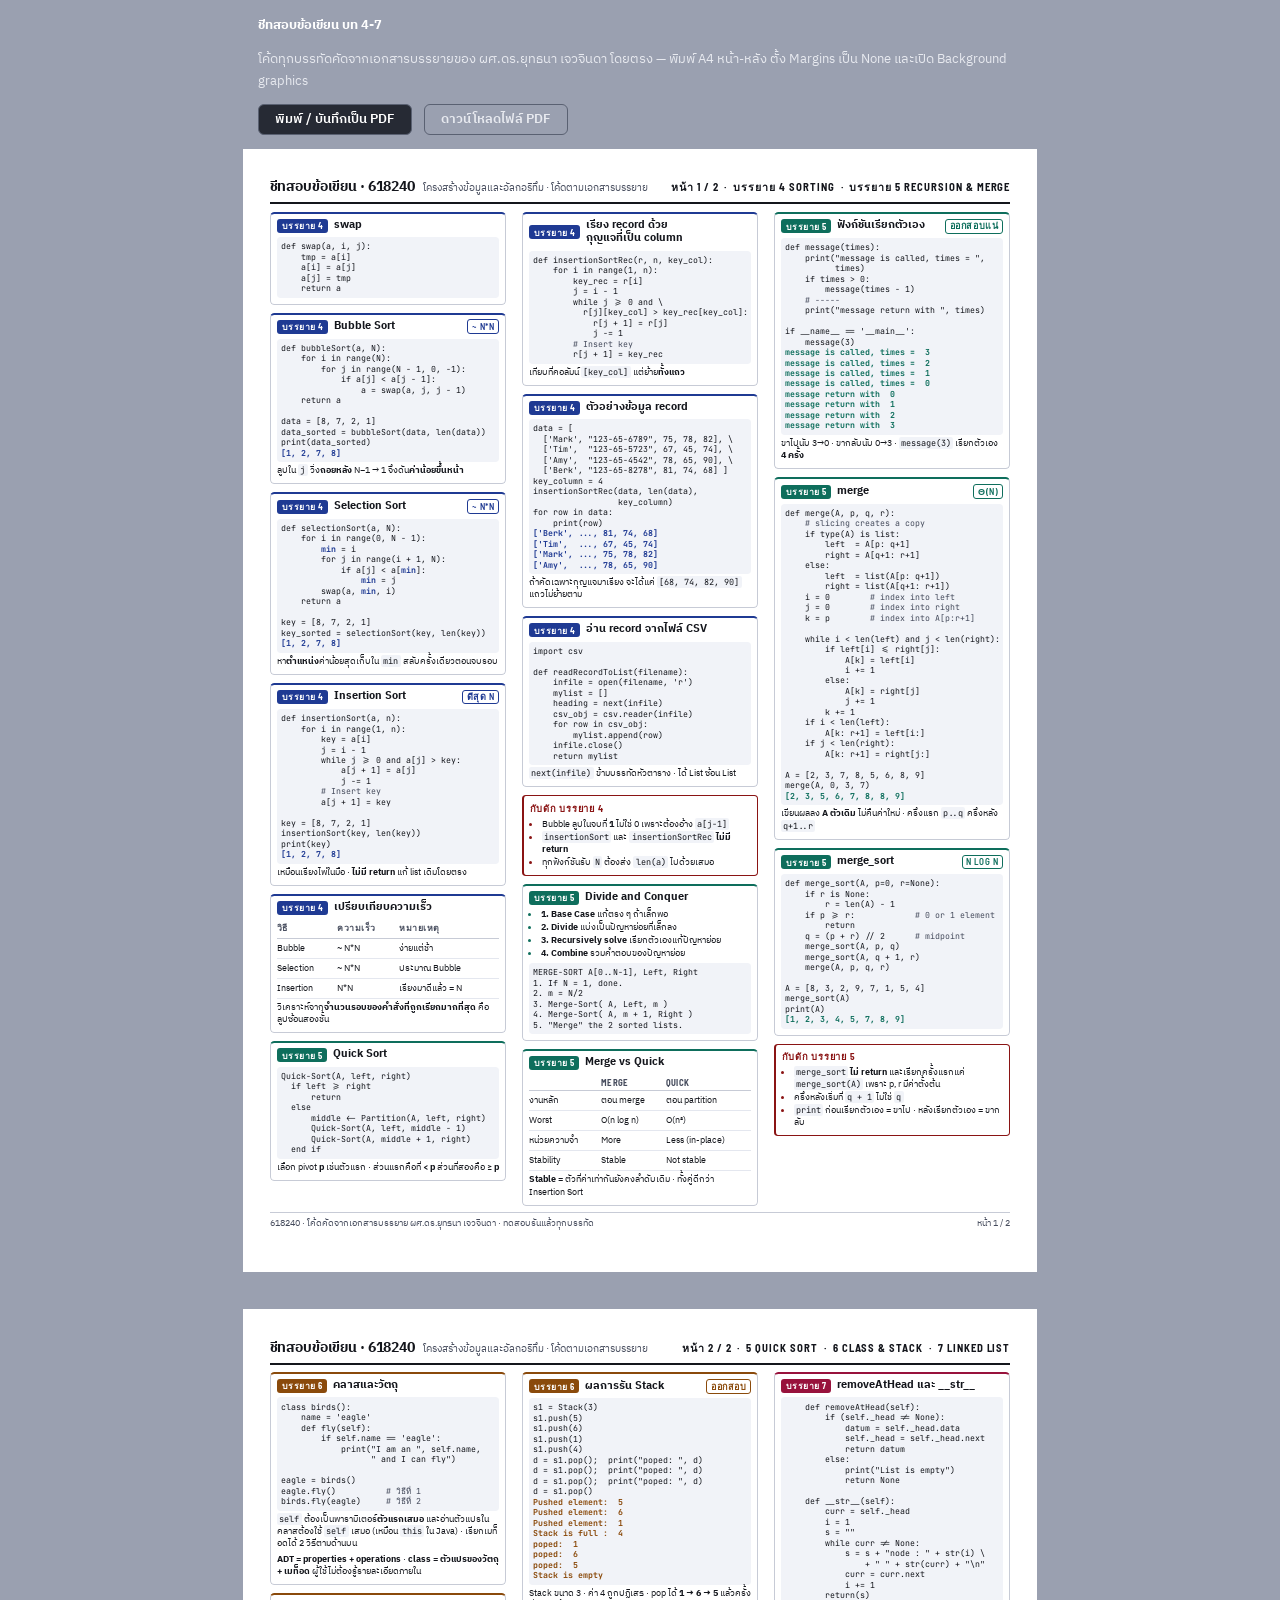
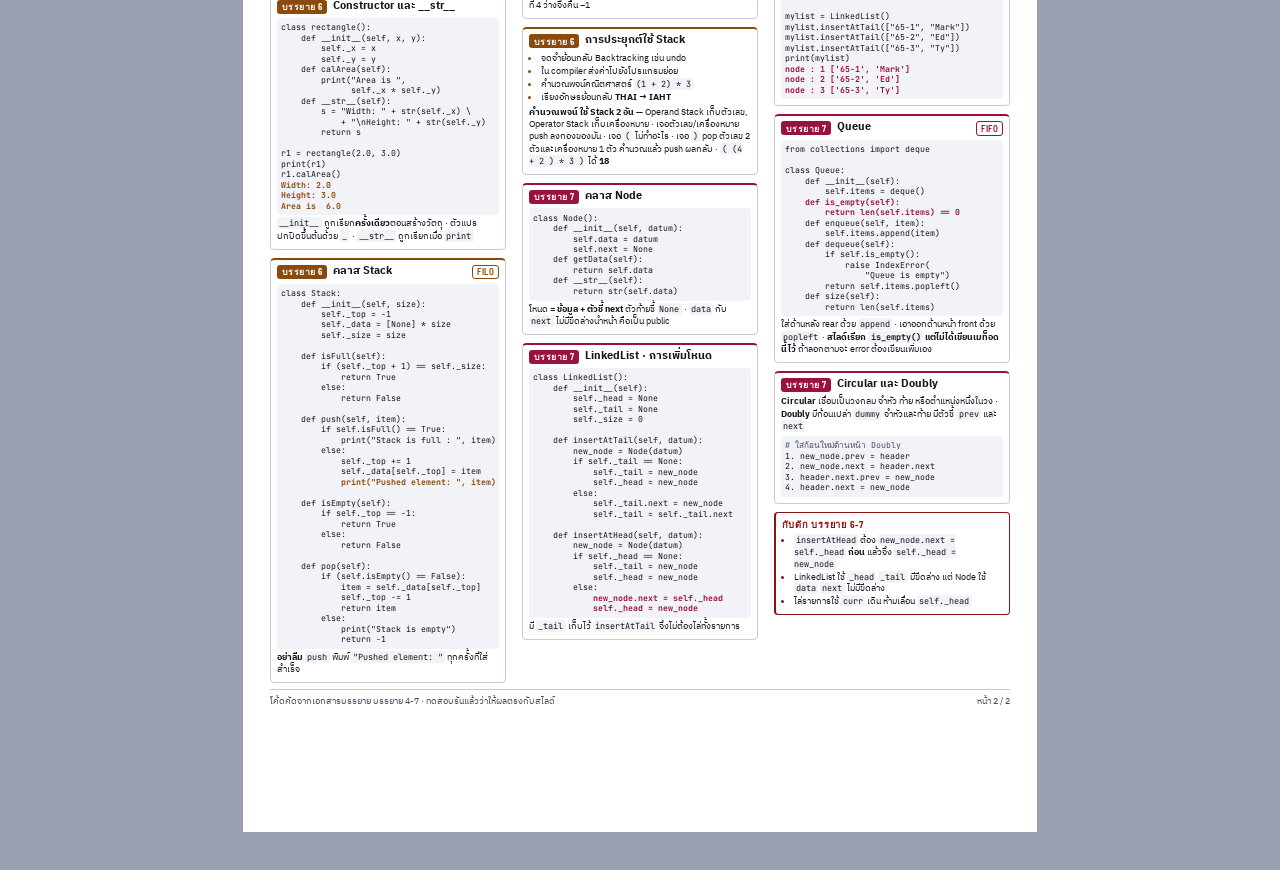
==== sheet.html @ ea169fe9 "เพิ่มชีทสอบบท 4-7 ขึ้นเว็บ ทั้งแบบหน้าเว็บและไฟล์ PDF - sheet.html หน้าชีทที่พิมพ์ลง A4 หน้า-หลังได้" ====
<!doctype html>
<html lang="th">
<head>
<meta charset="utf-8">
<meta name="viewport" content="width=device-width,initial-scale=1">
<style>body{margin:0}img{max-width:100%}</style>
</head>
<body>
<title>ชีทสอบ 618240 บท 4-7</title>
<link rel="preconnect" href="https://fonts.googleapis.com">
<link rel="preconnect" href="https://fonts.gstatic.com" crossorigin>
<link rel="stylesheet" href="https://fonts.googleapis.com/css2?family=IBM+Plex+Sans+Thai:wght@400;500;600;700&family=Barlow+Semi+Condensed:wght@500;600;700&family=JetBrains+Mono:wght@400;500;700&display=swap">

<style>
:root {
  --ground: #ffffff; --ink: #14161c; --ink-2: #454b5c;
  --rule: #c7cbd6; --rule-soft: #e4e7ef; --wash: #f1f3f8;
  --ch4: #1f3a93; --ch5: #0e6e5c; --ch6: #8a4a0b; --ch7: #98123c;
  --warn: #8a1414; --page-gap: #9aa0b0;
}
@media (prefers-color-scheme: dark) {
  :root:not([data-theme="light"]) {
    --ground: #15171d; --ink: #e8eaf0; --ink-2: #a3aab9;
    --rule: #3c4150; --rule-soft: #272b35; --wash: #1d2029;
    --ch4: #8fa6ee; --ch5: #5ec4ad; --ch6: #e0a460; --ch7: #f0879f;
    --warn: #f0879f; --page-gap: #0c0d11;
  }
}
:root[data-theme="dark"] {
  --ground: #15171d; --ink: #e8eaf0; --ink-2: #a3aab9;
  --rule: #3c4150; --rule-soft: #272b35; --wash: #1d2029;
  --ch4: #8fa6ee; --ch5: #5ec4ad; --ch6: #e0a460; --ch7: #f0879f;
  --warn: #f0879f; --page-gap: #0c0d11;
}

* { box-sizing: border-box; }

body {
  margin: 0; background: var(--page-gap); color: var(--ink);
  font-family: "IBM Plex Sans Thai", "Segoe UI", system-ui, sans-serif;
  -webkit-print-color-adjust: exact; print-color-adjust: exact;
}

.bar {
  max-width: 210mm; margin: 0 auto; padding: 14px 4mm;
  display: flex; gap: 12px; align-items: center; flex-wrap: wrap;
  color: #e8eaf0; font-size: 13px;
}
.bar b { color: #fff; }
.bar button {
  font: 600 13px/1 "IBM Plex Sans Thai", system-ui, sans-serif;
  padding: 8px 16px; border-radius: 6px;
  border: 1px solid #5a6172; background: #262a34; color: #fff; cursor: pointer;
}
.bar button:hover { background: #333846; }
.bar button:focus-visible, .bar .dl:focus-visible { outline: 2px solid #8fa6ee; outline-offset: 2px; }
.bar .dl {
  font: 600 13px/1 "IBM Plex Sans Thai", system-ui, sans-serif;
  padding: 8px 16px; border-radius: 6px;
  border: 1px solid #5a6172; color: #e8eaf0; text-decoration: none;
}
.bar .dl:hover { background: #262a34; }

.sheet {
  width: 210mm; min-height: 297mm; margin: 0 auto 10mm;
  padding: 7mm 7mm 5mm; background: var(--ground);
  display: grid; grid-template-columns: repeat(3, 1fr);
  gap: 0 4mm; align-content: start;
}
.col { display: flex; flex-direction: column; gap: 2.1mm; min-width: 0; }

.masthead {
  grid-column: 1 / -1;
  display: flex; align-items: baseline; gap: 8px; flex-wrap: wrap;
  border-bottom: 1.6pt solid var(--ink);
  padding-bottom: 1mm; margin-bottom: 2mm;
}
.masthead h1 { margin: 0; font-size: 10.5pt; font-weight: 700; letter-spacing: -0.01em; }
.masthead .sub { font-size: 7.4pt; color: var(--ink-2); margin-right: auto; }
.masthead .pg {
  font-family: "Barlow Semi Condensed", sans-serif;
  font-weight: 700; font-size: 8pt; letter-spacing: 0.09em; text-transform: uppercase;
}

.blk {
  border: 0.5pt solid var(--rule);
  border-top: 2pt solid var(--bd, var(--ink));
  border-radius: 1.2mm; padding: 1.3mm 1.7mm 1.5mm; break-inside: avoid;
}
.blk[data-ch="4"] { --bd: var(--ch4); }
.blk[data-ch="5"] { --bd: var(--ch5); }
.blk[data-ch="6"] { --bd: var(--ch6); }
.blk[data-ch="7"] { --bd: var(--ch7); }

.blk > h2 {
  margin: 0 0 1.2mm; font-size: 8.2pt; font-weight: 700; line-height: 1.25;
  display: flex; align-items: center; gap: 1.4mm; text-wrap: balance;
}
.badge {
  flex: none; font-family: "Barlow Semi Condensed", sans-serif;
  font-weight: 700; font-size: 6.6pt; letter-spacing: 0.05em;
  color: var(--ground); background: var(--bd);
  padding: 0.4mm 1.3mm; border-radius: 0.8mm; white-space: nowrap;
}
.tag {
  font-family: "Barlow Semi Condensed", sans-serif;
  font-weight: 600; font-size: 6.8pt; letter-spacing: 0.06em; text-transform: uppercase;
  color: var(--bd, var(--ink-2)); border: 0.5pt solid currentColor;
  border-radius: 0.8mm; padding: 0.2mm 1mm; margin-left: auto;
  white-space: nowrap; font-variant-numeric: tabular-nums;
}

pre {
  margin: 0.8mm 0 0; background: var(--wash); border-radius: 1mm;
  padding: 1.1mm 1mm;
  font-family: "JetBrains Mono", ui-monospace, monospace;
  font-size: 6.2pt; line-height: 1.27;
  overflow-x: auto; white-space: pre; tab-size: 4;
}
pre .c { color: var(--ink-2); }
pre .o { color: var(--bd, var(--ink)); font-weight: 700; }
pre b { font-weight: 700; color: var(--bd, var(--ink)); }

p { margin: 0.8mm 0 0; font-size: 6.9pt; line-height: 1.34; }
p.lead { margin-top: 0; }
code {
  font-family: "JetBrains Mono", ui-monospace, monospace;
  font-size: 6.4pt; background: var(--wash); padding: 0 0.6mm; border-radius: 0.6mm;
}

ul { margin: 0.8mm 0 0; padding-left: 3.2mm; }
li { font-size: 6.9pt; line-height: 1.3; margin-bottom: 0.3mm; }
li::marker { color: var(--bd, var(--ink-2)); }

table {
  width: 100%; border-collapse: collapse; margin-top: 1mm;
  font-size: 6.7pt; font-variant-numeric: tabular-nums;
}
th, td {
  border-bottom: 0.4pt solid var(--rule-soft);
  padding: 0.55mm 0.8mm 0.55mm 0; text-align: left; vertical-align: top;
}
th {
  font-family: "Barlow Semi Condensed", sans-serif;
  font-weight: 700; font-size: 6.6pt; letter-spacing: 0.05em; text-transform: uppercase;
  border-bottom: 0.8pt solid var(--rule); color: var(--ink-2);
}
td.mono { font-family: "JetBrains Mono", monospace; font-size: 6.2pt; }

.trap {
  border: 0.5pt solid var(--warn); border-left: 1.6pt solid var(--warn);
  border-radius: 1mm; padding: 1.2mm 1.6mm 1.4mm; break-inside: avoid;
}
.trap h3 {
  margin: 0; font-family: "Barlow Semi Condensed", sans-serif;
  font-weight: 700; font-size: 7pt; letter-spacing: 0.08em; text-transform: uppercase;
  color: var(--warn);
}
.trap p, .trap li { font-size: 6.8pt; }
.trap ul { padding-left: 3.2mm; }
.trap li::marker { color: var(--warn); }

.foot {
  grid-column: 1 / -1; margin-top: 1.6mm; padding-top: 1mm;
  border-top: 0.5pt solid var(--rule);
  font-size: 6.4pt; color: var(--ink-2);
  display: flex; justify-content: space-between; gap: 8px;
}

@media print {
  :root, :root[data-theme="dark"], :root:not([data-theme="light"]) {
    --ground: #ffffff; --ink: #14161c; --ink-2: #454b5c;
    --rule: #c7cbd6; --rule-soft: #e4e7ef; --wash: #f1f3f8;
    --ch4: #1f3a93; --ch5: #0e6e5c; --ch6: #8a4a0b; --ch7: #98123c;
    --warn: #8a1414;
  }
  @page { size: A4; margin: 0; }
  body { background: #fff; }
  .bar { display: none; }
  .sheet { margin: 0; width: 210mm; height: 296mm; min-height: 0; break-after: page; }
  .sheet:last-of-type { break-after: auto; }
}
</style>

<div class="bar">
  <b>ชีทสอบข้อเขียน บท 4-7</b>
  <span>โค้ดทุกบรรทัดคัดจากเอกสารบรรยายของ ผศ.ดร.ยุทธนา เจวจินดา โดยตรง &mdash; พิมพ์ A4 หน้า-หลัง ตั้ง Margins เป็น None และเปิด Background graphics</span>
  <button onclick="window.print()">พิมพ์ / บันทึกเป็น PDF</button>
  <a class="dl" href="https://chuchu050107-glitch.github.io/-A-/cheatsheet.pdf">ดาวน์โหลดไฟล์ PDF</a>
</div>

<!-- ============================ หน้า 1 ============================ -->
<section class="sheet">
  <div class="masthead">
    <h1>ชีทสอบข้อเขียน · 618240</h1>
    <span class="sub">โครงสร้างข้อมูลและอัลกอริทึม · โค้ดตามเอกสารบรรยาย</span>
    <span class="pg">หน้า 1 / 2 &nbsp;·&nbsp; บรรยาย 4 SORTING &nbsp;·&nbsp; บรรยาย 5 RECURSION &amp; MERGE</span>
  </div>

  <!-- ---------------- คอลัมน์ 1 ---------------- -->
  <div class="col">

    <div class="blk" data-ch="4">
      <h2><span class="badge">บรรยาย 4</span> swap</h2>
      <pre>def swap(a, i, j):
    tmp = a[i]
    a[i] = a[j]
    a[j] = tmp
    return a</pre>
    </div>

    <div class="blk" data-ch="4">
      <h2><span class="badge">บรรยาย 4</span> Bubble Sort <span class="tag">~ N*N</span></h2>
      <pre>def bubbleSort(a, N):
    for i in range(N):
        for j in range(N - 1, 0, -1):
            if a[j] &lt; a[j - 1]:
                a = swap(a, j, j - 1)
    return a

data = [8, 7, 2, 1]
data_sorted = bubbleSort(data, len(data))
print(data_sorted)
<span class="o">[1, 2, 7, 8]</span></pre>
      <p>ลูปใน <code>j</code> วิ่ง<b>ถอยหลัง</b> N−1 → 1 จึงดัน<b>ค่าน้อยขึ้นหน้า</b></p>
    </div>

    <div class="blk" data-ch="4">
      <h2><span class="badge">บรรยาย 4</span> Selection Sort <span class="tag">~ N*N</span></h2>
      <pre>def selectionSort(a, N):
    for i in range(0, N - 1):
        <b>min</b> = i
        for j in range(i + 1, N):
            if a[j] &lt; a[<b>min</b>]:
                <b>min</b> = j
        swap(a, <b>min</b>, i)
    return a

key = [8, 7, 2, 1]
key_sorted = selectionSort(key, len(key))
<span class="o">[1, 2, 7, 8]</span></pre>
      <p>หา<b>ตำแหน่ง</b>ค่าน้อยสุดเก็บใน <code>min</code> สลับครั้งเดียวตอนจบรอบ</p>
    </div>

    <div class="blk" data-ch="4">
      <h2><span class="badge">บรรยาย 4</span> Insertion Sort <span class="tag">ดีสุด N</span></h2>
      <pre>def insertionSort(a, n):
    for i in range(1, n):
        key = a[i]
        j = i - 1
        while j &gt;= 0 and a[j] &gt; key:
            a[j + 1] = a[j]
            j -= 1
        <span class="c"># Insert key</span>
        a[j + 1] = key

key = [8, 7, 2, 1]
insertionSort(key, len(key))
print(key)
<span class="o">[1, 2, 7, 8]</span></pre>
      <p>เหมือนเรียงไพ่ในมือ · <b>ไม่มี return</b> แก้ list เดิมโดยตรง</p>
    </div>

    <div class="blk" data-ch="4">
      <h2><span class="badge">บรรยาย 4</span> เปรียบเทียบความเร็ว</h2>
      <table>
        <tr><th>วิธี</th><th>ความเร็ว</th><th>หมายเหตุ</th></tr>
        <tr><td>Bubble</td><td>~ N*N</td><td>ง่ายแต่ช้า</td></tr>
        <tr><td>Selection</td><td>~ N*N</td><td>ประมาณ Bubble</td></tr>
        <tr><td>Insertion</td><td>N*N</td><td>เรียงมาดีแล้ว = N</td></tr>
      </table>
      <p>วิเคราะห์จาก<b>จำนวนรอบของคำสั่งที่ถูกเรียกมากที่สุด</b> คือลูปซ้อนสองชั้น</p>
    </div>

    <div class="blk" data-ch="5">
      <h2><span class="badge">บรรยาย 5</span> Quick Sort</h2>
      <pre>Quick-Sort(A, left, right)
  if left &gt;= right
      return
  else
      middle &lt;- Partition(A, left, right)
      Quick-Sort(A, left, middle - 1)
      Quick-Sort(A, middle + 1, right)
  end if</pre>
      <p>เลือก pivot <b>p</b> เช่นตัวแรก · ส่วนแรกคือที่ <b>&lt; p</b> ส่วนที่สองคือ <b>≥ p</b></p>
    </div>

  </div>

  <!-- ---------------- คอลัมน์ 2 ---------------- -->
  <div class="col">

    <div class="blk" data-ch="4">
      <h2><span class="badge">บรรยาย 4</span> เรียง record ด้วยกุญแจที่เป็น column</h2>
      <pre>def insertionSortRec(r, n, key_col):
    for i in range(1, n):
        key_rec = r[i]
        j = i - 1
        while j &gt;= 0 and \
          r[j][key_col] &gt; key_rec[key_col]:
            r[j + 1] = r[j]
            j -= 1
        <span class="c"># Insert key</span>
        r[j + 1] = key_rec</pre>
      <p>เทียบที่คอลัมน์ <code>[key_col]</code> แต่ย้าย<b>ทั้งแถว</b></p>
    </div>

    <div class="blk" data-ch="4">
      <h2><span class="badge">บรรยาย 4</span> ตัวอย่างข้อมูล record</h2>
      <pre>data = [
  ['Mark', "123-65-6789", 75, 78, 82], \
  ['Tim',  "123-65-5723", 67, 45, 74], \
  ['Amy',  "123-65-4542", 78, 65, 90], \
  ['Berk', "123-65-8278", 81, 74, 68] ]
key_column = 4
insertionSortRec(data, len(data),
                 key_column)
for row in data:
    print(row)
<span class="o">['Berk', ..., 81, 74, 68]
['Tim',  ..., 67, 45, 74]
['Mark', ..., 75, 78, 82]
['Amy',  ..., 78, 65, 90]</span></pre>
      <p>ถ้าคัดเฉพาะกุญแจมาเรียง จะได้แค่ <code>[68, 74, 82, 90]</code> แถวไม่ย้ายตาม</p>
    </div>

    <div class="blk" data-ch="4">
      <h2><span class="badge">บรรยาย 4</span> อ่าน record จากไฟล์ CSV</h2>
      <pre>import csv

def readRecordToList(filename):
    infile = open(filename, 'r')
    mylist = []
    heading = next(infile)
    csv_obj = csv.reader(infile)
    for row in csv_obj:
        mylist.append(row)
    infile.close()
    return mylist</pre>
      <p><code>next(infile)</code> ข้ามบรรทัดหัวตาราง · ได้ List ซ้อน List</p>
    </div>

    <div class="trap">
      <h3>กับดัก บรรยาย 4</h3>
      <ul>
        <li>Bubble ลูปในจบที่ <b>1</b> ไม่ใช่ 0 เพราะต้องอ้าง <code>a[j-1]</code></li>
        <li><code>insertionSort</code> และ <code>insertionSortRec</code> <b>ไม่มี return</b></li>
        <li>ทุกฟังก์ชันรับ <code>N</code> ต้องส่ง <code>len(a)</code> ไปด้วยเสมอ</li>
      </ul>
    </div>

    <div class="blk" data-ch="5">
      <h2><span class="badge">บรรยาย 5</span> Divide and Conquer</h2>
      <ul>
        <li><b>1. Base Case</b> แก้ตรง ๆ ถ้าเล็กพอ</li>
        <li><b>2. Divide</b> แบ่งเป็นปัญหาย่อยที่เล็กลง</li>
        <li><b>3. Recursively solve</b> เรียกตัวเองแก้ปัญหาย่อย</li>
        <li><b>4. Combine</b> รวมคำตอบของปัญหาย่อย</li>
      </ul>
      <pre>MERGE-SORT A[0..N-1], Left, Right
1. If N = 1, done.
2. m = N/2
3. Merge-Sort( A, Left, m )
4. Merge-Sort( A, m + 1, Right )
5. "Merge" the 2 sorted lists.</pre>
    </div>

    <div class="blk" data-ch="5">
      <h2><span class="badge">บรรยาย 5</span> Merge vs Quick</h2>
      <table>
        <tr><th></th><th>Merge</th><th>Quick</th></tr>
        <tr><td>งานหลัก</td><td>ตอน merge</td><td>ตอน partition</td></tr>
        <tr><td>Worst</td><td>O(n log n)</td><td>O(n²)</td></tr>
        <tr><td>หน่วยความจำ</td><td>More</td><td>Less (in-place)</td></tr>
        <tr><td>Stability</td><td>Stable</td><td>Not stable</td></tr>
      </table>
      <p><b>Stable</b> = ตัวที่ค่าเท่ากันยังคงลำดับเดิม · ทั้งคู่ดีกว่า Insertion Sort</p>
    </div>

  </div>

  <!-- ---------------- คอลัมน์ 3 ---------------- -->
  <div class="col">

    <div class="blk" data-ch="5">
      <h2><span class="badge">บรรยาย 5</span> ฟังก์ชันเรียกตัวเอง <span class="tag">ออกสอบแน่</span></h2>
      <pre>def message(times):
    print("message is called, times = ",
          times)
    if times &gt; 0:
        message(times - 1)
    <span class="c"># -----</span>
    print("message return with ", times)

if __name__ == '__main__':
    message(3)
<span class="o">message is called, times =  3
message is called, times =  2
message is called, times =  1
message is called, times =  0
message return with  0
message return with  1
message return with  2
message return with  3</span></pre>
      <p>ขาไปนับ 3→0 · ขากลับนับ 0→3 · <code>message(3)</code> เรียกตัวเอง <b>4 ครั้ง</b></p>
    </div>

    <div class="blk" data-ch="5">
      <h2><span class="badge">บรรยาย 5</span> merge <span class="tag">Θ(n)</span></h2>
      <pre>def merge(A, p, q, r):
    <span class="c"># slicing creates a copy</span>
    if type(A) is list:
        left  = A[p: q+1]
        right = A[q+1: r+1]
    else:
        left  = list(A[p: q+1])
        right = list(A[q+1: r+1])
    i = 0        <span class="c"># index into left</span>
    j = 0        <span class="c"># index into right</span>
    k = p        <span class="c"># index into A[p:r+1]</span>

    while i &lt; len(left) and j &lt; len(right):
        if left[i] &lt;= right[j]:
            A[k] = left[i]
            i += 1
        else:
            A[k] = right[j]
            j += 1
        k += 1
    if i &lt; len(left):
        A[k: r+1] = left[i:]
    if j &lt; len(right):
        A[k: r+1] = right[j:]

A = [2, 3, 7, 8, 5, 6, 8, 9]
merge(A, 0, 3, 7)
<span class="o">[2, 3, 5, 6, 7, 8, 8, 9]</span></pre>
      <p>เขียนผลลง <b>A ตัวเดิม</b> ไม่คืนค่าใหม่ · ครึ่งแรก <code>p..q</code> ครึ่งหลัง <code>q+1..r</code></p>
    </div>

    <div class="blk" data-ch="5">
      <h2><span class="badge">บรรยาย 5</span> merge_sort <span class="tag">n log n</span></h2>
      <pre>def merge_sort(A, p=0, r=None):
    if r is None:
        r = len(A) - 1
    if p &gt;= r:            <span class="c"># 0 or 1 element</span>
        return
    q = (p + r) // 2      <span class="c"># midpoint</span>
    merge_sort(A, p, q)
    merge_sort(A, q + 1, r)
    merge(A, p, q, r)

A = [8, 3, 2, 9, 7, 1, 5, 4]
merge_sort(A)
print(A)
<span class="o">[1, 2, 3, 4, 5, 7, 8, 9]</span></pre>
    </div>

    <div class="trap">
      <h3>กับดัก บรรยาย 5</h3>
      <ul>
        <li><code>merge_sort</code> <b>ไม่ return</b> และเรียกครั้งแรกแค่ <code>merge_sort(A)</code> เพราะ p, r มีค่าตั้งต้น</li>
        <li>ครึ่งหลังเริ่มที่ <code>q + 1</code> ไม่ใช่ <code>q</code></li>
        <li><code>print</code> ก่อนเรียกตัวเอง = ขาไป · หลังเรียกตัวเอง = ขากลับ</li>
      </ul>
    </div>

  </div>

  <div class="foot">
    <span>618240 · โค้ดคัดจากเอกสารบรรยาย ผศ.ดร.ยุทธนา เจวจินดา · ทดสอบรันแล้วทุกบรรทัด</span>
    <span>หน้า 1 / 2</span>
  </div>
</section>

<!-- ============================ หน้า 2 ============================ -->
<section class="sheet">
  <div class="masthead">
    <h1>ชีทสอบข้อเขียน · 618240</h1>
    <span class="sub">โครงสร้างข้อมูลและอัลกอริทึม · โค้ดตามเอกสารบรรยาย</span>
    <span class="pg">หน้า 2 / 2 &nbsp;·&nbsp; 5 QUICK SORT &nbsp;·&nbsp; 6 CLASS &amp; STACK &nbsp;·&nbsp; 7 LINKED LIST</span>
  </div>

  <!-- ---------------- คอลัมน์ 1 ---------------- -->
  <div class="col">

    <div class="blk" data-ch="6">
      <h2><span class="badge">บรรยาย 6</span> คลาสและวัตถุ</h2>
      <pre>class birds():
    name = 'eagle'
    def fly(self):
        if self.name == 'eagle':
            print("I am an ", self.name,
                  " and I can fly")

eagle = birds()
eagle.fly()          <span class="c"># วิธีที่ 1</span>
birds.fly(eagle)     <span class="c"># วิธีที่ 2</span></pre>
      <p><code>self</code> ต้องเป็นพารามิเตอร์<b>ตัวแรกเสมอ</b> และอ่านตัวแปรในคลาสต้องใช้ <code>self</code> เสมอ
      (เหมือน <code>this</code> ใน Java) · เรียกเมท็อดได้ 2 วิธีตามด้านบน</p>
      <p><b>ADT = properties + operations</b> · <b>class = ตัวแปรของวัตถุ + เมท็อด</b>
      ผู้ใช้ไม่ต้องรู้รายละเอียดภายใน</p>
    </div>

    <div class="blk" data-ch="6">
      <h2><span class="badge">บรรยาย 6</span> Constructor และ __str__</h2>
      <pre>class rectangle():
    def __init__(self, x, y):
        self._x = x
        self._y = y
    def calArea(self):
        print("Area is ",
              self._x * self._y)
    def __str__(self):
        s = "Width: " + str(self._x) \
            + "\nHeight: " + str(self._y)
        return s

r1 = rectangle(2.0, 3.0)
print(r1)
r1.calArea()
<span class="o">Width: 2.0
Height: 3.0
Area is  6.0</span></pre>
      <p><code>__init__</code> ถูกเรียก<b>ครั้งเดียว</b>ตอนสร้างวัตถุ · ตัวแปรปกปิดขึ้นต้นด้วย <code>_</code>
      · <code>__str__</code> ถูกเรียกเมื่อ <code>print</code></p>
    </div>

    <div class="blk" data-ch="6">
      <h2><span class="badge">บรรยาย 6</span> คลาส Stack <span class="tag">FILO</span></h2>
      <pre>class Stack:
    def __init__(self, size):
        self._top = -1
        self._data = [None] * size
        self._size = size

    def isFull(self):
        if (self._top + 1) == self._size:
            return True
        else:
            return False

    def push(self, item):
        if self.isFull() == True:
            print("Stack is full : ", item)
        else:
            self._top += 1
            self._data[self._top] = item
            <b>print("Pushed element: ", item)</b>

    def isEmpty(self):
        if self._top == -1:
            return True
        else:
            return False

    def pop(self):
        if (self.isEmpty() == False):
            item = self._data[self._top]
            self._top -= 1
            return item
        else:
            print("Stack is empty")
            return -1</pre>
      <p><b>อย่าลืม</b> <code>push</code> พิมพ์ <code>"Pushed element: "</code> ทุกครั้งที่ใส่สำเร็จ</p>
    </div>

  </div>

  <!-- ---------------- คอลัมน์ 2 ---------------- -->
  <div class="col">

    <div class="blk" data-ch="6">
      <h2><span class="badge">บรรยาย 6</span> ผลการรัน Stack <span class="tag">ออกสอบ</span></h2>
      <pre>s1 = Stack(3)
s1.push(5)
s1.push(6)
s1.push(1)
s1.push(4)
d = s1.pop();  print("poped: ", d)
d = s1.pop();  print("poped: ", d)
d = s1.pop();  print("poped: ", d)
d = s1.pop()
<span class="o">Pushed element:  5
Pushed element:  6
Pushed element:  1
Stack is full :  4
poped:  1
poped:  6
poped:  5
Stack is empty</span></pre>
      <p>Stack ขนาด 3 · ค่า 4 ถูกปฏิเสธ · pop ได้ <b>1 → 6 → 5</b> แล้วครั้งที่ 4 ว่างจึงคืน −1</p>
    </div>

    <div class="blk" data-ch="6">
      <h2><span class="badge">บรรยาย 6</span> การประยุกต์ใช้ Stack</h2>
      <ul>
        <li>จดจำย้อนกลับ Backtracking เช่น undo</li>
        <li>ใน compiler ส่งค่าไปยังโปรแกรมย่อย</li>
        <li>คำนวณพจน์คณิตศาสตร์ <code>(1 + 2) * 3</code></li>
        <li>เรียงอักษรย้อนกลับ <b>THAI → IAHT</b></li>
      </ul>
      <p><b>คำนวณพจน์ ใช้ Stack 2 อัน</b> — Operand Stack เก็บตัวเลข, Operator Stack เก็บเครื่องหมาย
      · เจอตัวเลข/เครื่องหมาย push ลงกองของมัน · เจอ <code>(</code> ไม่ทำอะไร
      · เจอ <code>)</code> pop ตัวเลข 2 ตัวและเครื่องหมาย 1 ตัว คำนวณแล้ว push ผลกลับ
      · <code>( (4 + 2 ) * 3 )</code> ได้ <b>18</b></p>
    </div>

    <div class="blk" data-ch="7">
      <h2><span class="badge">บรรยาย 7</span> คลาส Node</h2>
      <pre>class Node():
    def __init__(self, datum):
        self.data = datum
        self.next = None
    def getData(self):
        return self.data
    def __str__(self):
        return str(self.data)</pre>
      <p>โหนด = <b>ข้อมูล + ตัวชี้ next</b> ตัวท้ายชี้ <code>None</code> ·
      <code>data</code> กับ <code>next</code> ไม่มีขีดล่างนำหน้า คือเป็น public</p>
    </div>

    <div class="blk" data-ch="7">
      <h2><span class="badge">บรรยาย 7</span> LinkedList · การเพิ่มโหนด</h2>
      <pre>class LinkedList():
    def __init__(self):
        self._head = None
        self._tail = None
        self._size = 0

    def insertAtTail(self, datum):
        new_node = Node(datum)
        if self._tail == None:
            self._tail = new_node
            self._head = new_node
        else:
            self._tail.next = new_node
            self._tail = self._tail.next

    def insertAtHead(self, datum):
        new_node = Node(datum)
        if self._head == None:
            self._tail = new_node
            self._head = new_node
        else:
            <b>new_node.next = self._head</b>
            <b>self._head = new_node</b></pre>
      <p>มี <code>_tail</code> เก็บไว้ <code>insertAtTail</code> จึงไม่ต้องไล่ทั้งรายการ</p>
    </div>

  </div>

  <!-- ---------------- คอลัมน์ 3 ---------------- -->
  <div class="col">

    <div class="blk" data-ch="7">
      <h2><span class="badge">บรรยาย 7</span> removeAtHead และ __str__</h2>
      <pre>    def removeAtHead(self):
        if (self._head != None):
            datum = self._head.data
            self._head = self._head.next
            return datum
        else:
            print("List is empty")
            return None

    def __str__(self):
        curr = self._head
        i = 1
        s = ""
        while curr != None:
            s = s + "node : " + str(i) \
                + " " + str(curr) + "\n"
            curr = curr.next
            i += 1
        return(s)

mylist = LinkedList()
mylist.insertAtTail(["65-1", "Mark"])
mylist.insertAtTail(["65-2", "Ed"])
mylist.insertAtTail(["65-3", "Ty"])
print(mylist)
<span class="o">node : 1 ['65-1', 'Mark']
node : 2 ['65-2', 'Ed']
node : 3 ['65-3', 'Ty']</span></pre>
    </div>

    <div class="blk" data-ch="7">
      <h2><span class="badge">บรรยาย 7</span> Queue <span class="tag">FIFO</span></h2>
      <pre>from collections import deque

class Queue:
    def __init__(self):
        self.items = deque()
    <b>def is_empty(self):</b>
        <b>return len(self.items) == 0</b>
    def enqueue(self, item):
        self.items.append(item)
    def dequeue(self):
        if self.is_empty():
            raise IndexError(
                "Queue is empty")
        return self.items.popleft()
    def size(self):
        return len(self.items)</pre>
      <p>ใส่ด้านหลัง rear ด้วย <code>append</code> · เอาออกด้านหน้า front ด้วย <code>popleft</code>
      · <b>สไลด์เรียก <code>is_empty()</code> แต่ไม่ได้เขียนเมท็อดนี้ไว้</b> ถ้าลอกตามจะ error ต้องเขียนเพิ่มเอง</p>
    </div>

    <div class="blk" data-ch="7">
      <h2><span class="badge">บรรยาย 7</span> Circular และ Doubly</h2>
      <p class="lead"><b>Circular</b> เชื่อมเป็นวงกลม จำหัว ท้าย หรือตำแหน่งหนึ่งในวง ·
      <b>Doubly</b> มีก้อนเปล่า <code>dummy</code> จำหัวและท้าย มีตัวชี้ <code>prev</code> และ <code>next</code></p>
      <pre><span class="c"># ใส่ก้อนใหม่ด้านหน้า Doubly</span>
1. new_node.prev = header
2. new_node.next = header.next
3. header.next.prev = new_node
4. header.next = new_node</pre>
    </div>

    <div class="trap">
      <h3>กับดัก บรรยาย 6-7</h3>
      <ul>
        <li><code>insertAtHead</code> ต้อง <code>new_node.next = self._head</code> <b>ก่อน</b> แล้วจึง <code>self._head = new_node</code></li>
        <li>LinkedList ใช้ <code>_head</code> <code>_tail</code> มีขีดล่าง แต่ Node ใช้ <code>data</code> <code>next</code> ไม่มีขีดล่าง</li>
        <li>ไล่รายการใช้ <code>curr</code> เดิน ห้ามเลื่อน <code>self._head</code></li>
      </ul>
    </div>

  </div>

  <div class="foot">
    <span>โค้ดคัดจากเอกสารบรรยาย บรรยาย 4-7 · ทดสอบรันแล้วว่าให้ผลตรงกับสไลด์</span>
    <span>หน้า 2 / 2</span>
  </div>
</section>

</body>
</html>
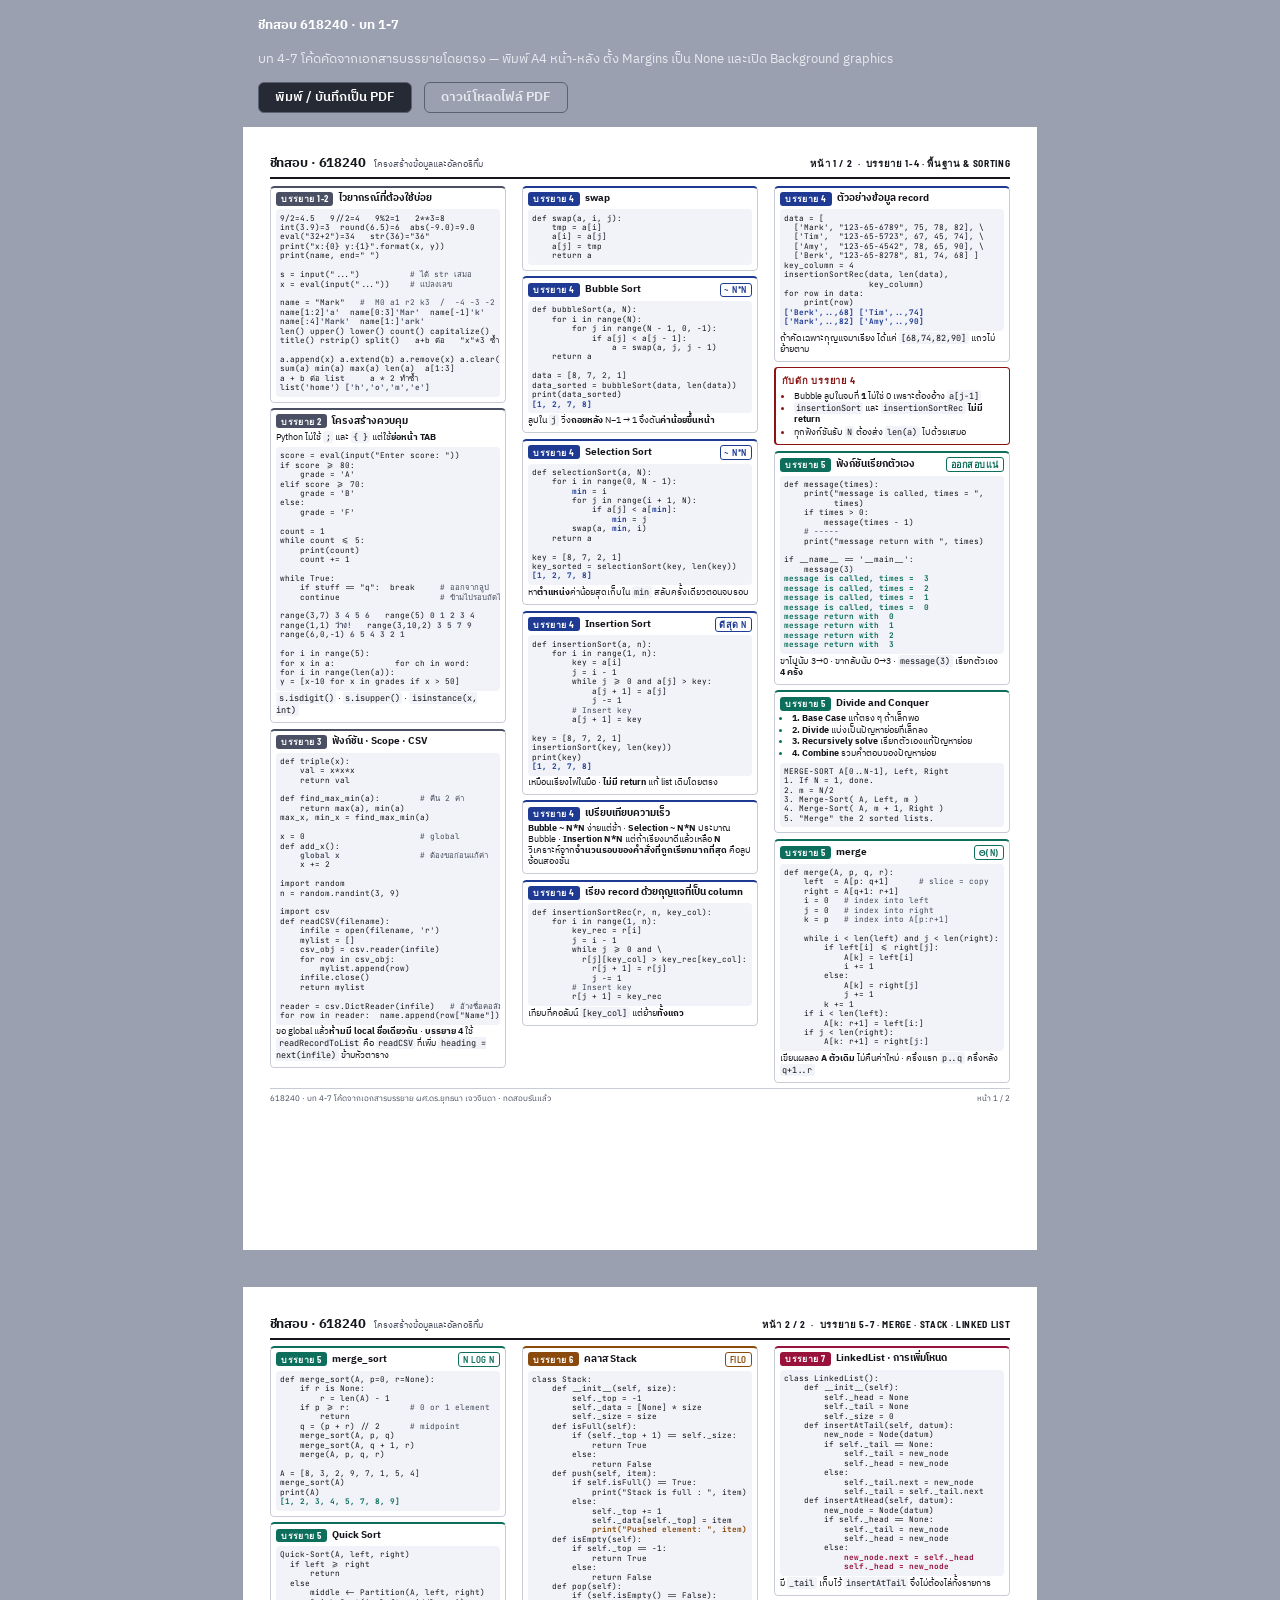
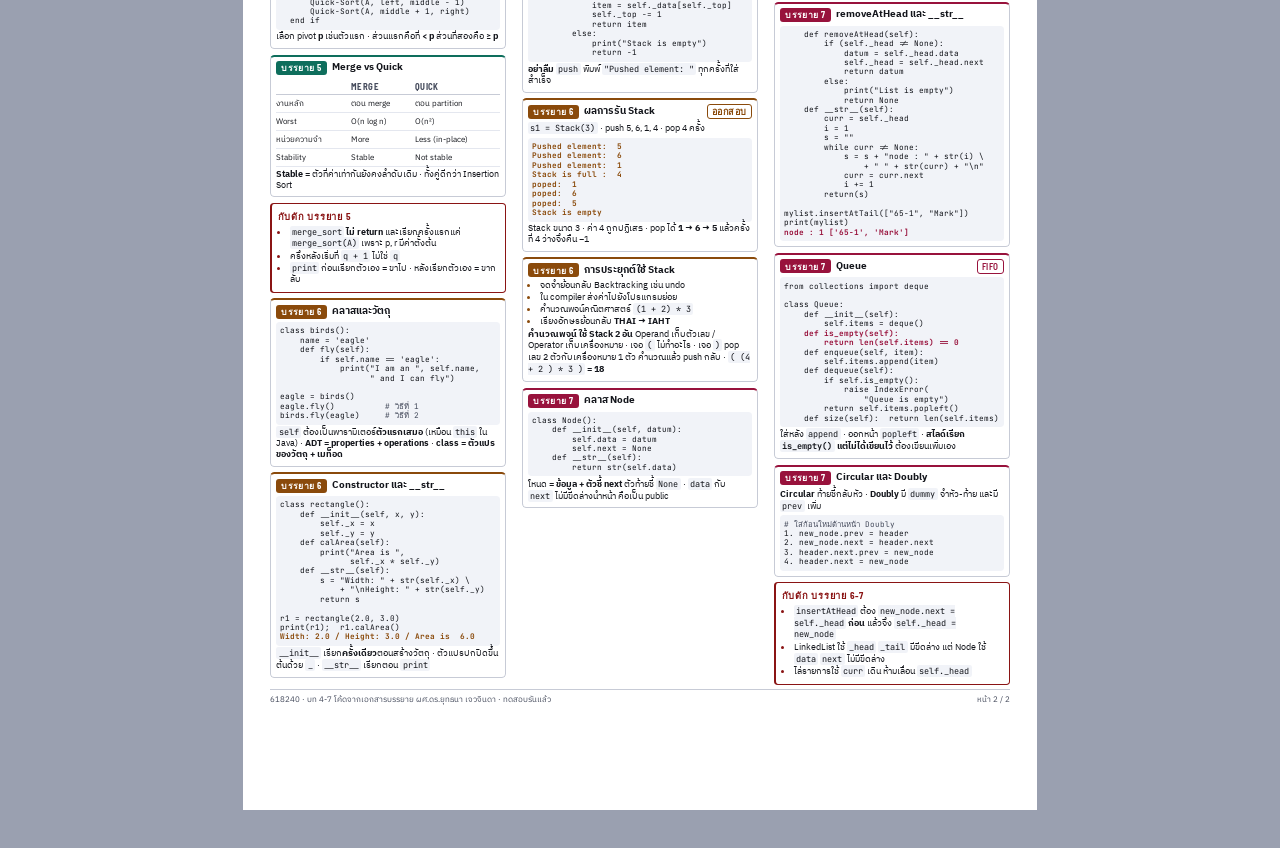
==== commit 4c20d2e6: "เพิ่มเนื้อหาบท 1-3 ลงในชีท โดยยังคงอยู่ใน A4 แผ่นเดียว - บท 1-3 ใส่เป็นสรุปไวยากรณ์ 3 บล็อก (ตัวดำเน" ====
--- a/sheet.html
+++ b/sheet.html
@@ -15,21 +15,21 @@
 :root {
   --ground: #ffffff; --ink: #14161c; --ink-2: #454b5c;
   --rule: #c7cbd6; --rule-soft: #e4e7ef; --wash: #f1f3f8;
-  --ch4: #1f3a93; --ch5: #0e6e5c; --ch6: #8a4a0b; --ch7: #98123c;
+  --ch13: #4a4f63; --ch4: #1f3a93; --ch5: #0e6e5c; --ch6: #8a4a0b; --ch7: #98123c;
   --warn: #8a1414; --page-gap: #9aa0b0;
 }
 @media (prefers-color-scheme: dark) {
   :root:not([data-theme="light"]) {
     --ground: #15171d; --ink: #e8eaf0; --ink-2: #a3aab9;
     --rule: #3c4150; --rule-soft: #272b35; --wash: #1d2029;
-    --ch4: #8fa6ee; --ch5: #5ec4ad; --ch6: #e0a460; --ch7: #f0879f;
+    --ch13: #9aa2bb; --ch4: #8fa6ee; --ch5: #5ec4ad; --ch6: #e0a460; --ch7: #f0879f;
     --warn: #f0879f; --page-gap: #0c0d11;
   }
 }
 :root[data-theme="dark"] {
   --ground: #15171d; --ink: #e8eaf0; --ink-2: #a3aab9;
   --rule: #3c4150; --rule-soft: #272b35; --wash: #1d2029;
-  --ch4: #8fa6ee; --ch5: #5ec4ad; --ch6: #e0a460; --ch7: #f0879f;
+  --ch13: #9aa2bb; --ch4: #8fa6ee; --ch5: #5ec4ad; --ch6: #e0a460; --ch7: #f0879f;
   --warn: #f0879f; --page-gap: #0c0d11;
 }
 
@@ -67,33 +67,34 @@
   display: grid; grid-template-columns: repeat(3, 1fr);
   gap: 0 4mm; align-content: start;
 }
-.col { display: flex; flex-direction: column; gap: 2.1mm; min-width: 0; }
+.col { display: flex; flex-direction: column; gap: 1.5mm; min-width: 0; }
 
 .masthead {
   grid-column: 1 / -1;
   display: flex; align-items: baseline; gap: 8px; flex-wrap: wrap;
   border-bottom: 1.6pt solid var(--ink);
-  padding-bottom: 1mm; margin-bottom: 2mm;
-}
-.masthead h1 { margin: 0; font-size: 10.5pt; font-weight: 700; letter-spacing: -0.01em; }
-.masthead .sub { font-size: 7.4pt; color: var(--ink-2); margin-right: auto; }
+  padding-bottom: 0.8mm; margin-bottom: 1.6mm;
+}
+.masthead h1 { margin: 0; font-size: 9.5pt; font-weight: 700; letter-spacing: -0.01em; }
+.masthead .sub { font-size: 6.8pt; color: var(--ink-2); margin-right: auto; }
 .masthead .pg {
   font-family: "Barlow Semi Condensed", sans-serif;
-  font-weight: 700; font-size: 8pt; letter-spacing: 0.09em; text-transform: uppercase;
+  font-weight: 700; font-size: 7.2pt; letter-spacing: 0.07em; text-transform: uppercase;
 }
 
 .blk {
   border: 0.5pt solid var(--rule);
   border-top: 2pt solid var(--bd, var(--ink));
-  border-radius: 1.2mm; padding: 1.3mm 1.7mm 1.5mm; break-inside: avoid;
-}
+  border-radius: 1.2mm; padding: 1.1mm 1.5mm 1.3mm; break-inside: avoid;
+}
+.blk[data-ch="1"], .blk[data-ch="2"], .blk[data-ch="3"] { --bd: var(--ch13); }
 .blk[data-ch="4"] { --bd: var(--ch4); }
 .blk[data-ch="5"] { --bd: var(--ch5); }
 .blk[data-ch="6"] { --bd: var(--ch6); }
 .blk[data-ch="7"] { --bd: var(--ch7); }
 
 .blk > h2 {
-  margin: 0 0 1.2mm; font-size: 8.2pt; font-weight: 700; line-height: 1.25;
+  margin: 0 0 1mm; font-size: 7.8pt; font-weight: 700; line-height: 1.25;
   display: flex; align-items: center; gap: 1.4mm; text-wrap: balance;
 }
 .badge {
@@ -114,14 +115,14 @@
   margin: 0.8mm 0 0; background: var(--wash); border-radius: 1mm;
   padding: 1.1mm 1mm;
   font-family: "JetBrains Mono", ui-monospace, monospace;
-  font-size: 6.2pt; line-height: 1.27;
+  font-size: 5.8pt; line-height: 1.22;
   overflow-x: auto; white-space: pre; tab-size: 4;
 }
 pre .c { color: var(--ink-2); }
 pre .o { color: var(--bd, var(--ink)); font-weight: 700; }
 pre b { font-weight: 700; color: var(--bd, var(--ink)); }
 
-p { margin: 0.8mm 0 0; font-size: 6.9pt; line-height: 1.34; }
+p { margin: 0.6mm 0 0; font-size: 6.4pt; line-height: 1.28; }
 p.lead { margin-top: 0; }
 code {
   font-family: "JetBrains Mono", ui-monospace, monospace;
@@ -129,12 +130,12 @@
 }
 
 ul { margin: 0.8mm 0 0; padding-left: 3.2mm; }
-li { font-size: 6.9pt; line-height: 1.3; margin-bottom: 0.3mm; }
+li { font-size: 6.4pt; line-height: 1.26; margin-bottom: 0.2mm; }
 li::marker { color: var(--bd, var(--ink-2)); }
 
 table {
-  width: 100%; border-collapse: collapse; margin-top: 1mm;
-  font-size: 6.7pt; font-variant-numeric: tabular-nums;
+  width: 100%; border-collapse: collapse; margin-top: 0.8mm;
+  font-size: 6.3pt; font-variant-numeric: tabular-nums;
 }
 th, td {
   border-bottom: 0.4pt solid var(--rule-soft);
@@ -145,7 +146,7 @@
   font-weight: 700; font-size: 6.6pt; letter-spacing: 0.05em; text-transform: uppercase;
   border-bottom: 0.8pt solid var(--rule); color: var(--ink-2);
 }
-td.mono { font-family: "JetBrains Mono", monospace; font-size: 6.2pt; }
+td.mono { font-family: "JetBrains Mono", monospace; font-size: 5.8pt; }
 
 .trap {
   border: 0.5pt solid var(--warn); border-left: 1.6pt solid var(--warn);
@@ -156,14 +157,14 @@
   font-weight: 700; font-size: 7pt; letter-spacing: 0.08em; text-transform: uppercase;
   color: var(--warn);
 }
-.trap p, .trap li { font-size: 6.8pt; }
+.trap p, .trap li { font-size: 6.4pt; }
 .trap ul { padding-left: 3.2mm; }
 .trap li::marker { color: var(--warn); }
 
 .foot {
-  grid-column: 1 / -1; margin-top: 1.6mm; padding-top: 1mm;
+  grid-column: 1 / -1; margin-top: 1.2mm; padding-top: 0.8mm;
   border-top: 0.5pt solid var(--rule);
-  font-size: 6.4pt; color: var(--ink-2);
+  font-size: 6pt; color: var(--ink-2);
   display: flex; justify-content: space-between; gap: 8px;
 }
 
@@ -171,7 +172,7 @@
   :root, :root[data-theme="dark"], :root:not([data-theme="light"]) {
     --ground: #ffffff; --ink: #14161c; --ink-2: #454b5c;
     --rule: #c7cbd6; --rule-soft: #e4e7ef; --wash: #f1f3f8;
-    --ch4: #1f3a93; --ch5: #0e6e5c; --ch6: #8a4a0b; --ch7: #98123c;
+    --ch13: #4a4f63; --ch4: #1f3a93; --ch5: #0e6e5c; --ch6: #8a4a0b; --ch7: #98123c;
     --warn: #8a1414;
   }
   @page { size: A4; margin: 0; }
@@ -183,23 +184,106 @@
 </style>
 
 <div class="bar">
-  <b>ชีทสอบข้อเขียน บท 4-7</b>
-  <span>โค้ดทุกบรรทัดคัดจากเอกสารบรรยายของ ผศ.ดร.ยุทธนา เจวจินดา โดยตรง &mdash; พิมพ์ A4 หน้า-หลัง ตั้ง Margins เป็น None และเปิด Background graphics</span>
+  <b>ชีทสอบ 618240 · บท 1-7</b>
+  <span>บท 4-7 โค้ดคัดจากเอกสารบรรยายโดยตรง &mdash; พิมพ์ A4 หน้า-หลัง ตั้ง Margins เป็น None และเปิด Background graphics</span>
   <button onclick="window.print()">พิมพ์ / บันทึกเป็น PDF</button>
   <a class="dl" href="https://chuchu050107-glitch.github.io/-A-/cheatsheet.pdf">ดาวน์โหลดไฟล์ PDF</a>
 </div>
 
-<!-- ============================ หน้า 1 ============================ -->
 <section class="sheet">
   <div class="masthead">
-    <h1>ชีทสอบข้อเขียน · 618240</h1>
-    <span class="sub">โครงสร้างข้อมูลและอัลกอริทึม · โค้ดตามเอกสารบรรยาย</span>
-    <span class="pg">หน้า 1 / 2 &nbsp;·&nbsp; บรรยาย 4 SORTING &nbsp;·&nbsp; บรรยาย 5 RECURSION &amp; MERGE</span>
-  </div>
-
-  <!-- ---------------- คอลัมน์ 1 ---------------- -->
+    <h1>ชีทสอบ · 618240</h1>
+    <span class="sub">โครงสร้างข้อมูลและอัลกอริทึม</span>
+    <span class="pg">หน้า 1 / 2 &nbsp;·&nbsp; บรรยาย 1-4 · พื้นฐาน &amp; SORTING</span>
+  </div>
   <div class="col">
-
+    <div class="blk" data-ch="1">
+      <h2><span class="badge">บรรยาย 1-2</span> ไวยากรณ์ที่ต้องใช้บ่อย</h2>
+      <pre>9/2=4.5   9//2=4   9%2=1   2**3=8
+int(3.9)=3  round(6.5)=6  abs(-9.0)=9.0
+eval("32+2")=34   str(36)="36"
+print("x:{0} y:{1}".format(x, y))
+print(name, end=" ")
+
+s = input("...")          <span class="c"># ได้ str เสมอ</span>
+x = eval(input("..."))    <span class="c"># แปลงเลข</span>
+
+name = "Mark"   <span class="c">#  M0 a1 r2 k3  /  -4 -3 -2 -1</span>
+name[1:2]<span class="o">'a'</span>  name[0:3]<span class="o">'Mar'</span>  name[-1]<span class="o">'k'</span>
+name[:4]<span class="o">'Mark'</span>  name[1:]<span class="o">'ark'</span>
+len() upper() lower() count() capitalize()
+title() rstrip() split()   a+b ต่อ   "x"*3 ซ้ำ
+
+a.append(x) a.extend(b) a.remove(x) a.clear()
+sum(a) min(a) max(a) len(a)  a[1:3]
+a + b ต่อ list     a * 2 ทำซ้ำ
+list('home') <span class="o">['h','o','m','e']</span></pre>
+    </div>
+    <div class="blk" data-ch="2">
+      <h2><span class="badge">บรรยาย 2</span> โครงสร้างควบคุม</h2>
+      <p class="lead">Python ไม่ใช้ <code>;</code> และ <code>{ }</code> แต่ใช้<b>ย่อหน้า TAB</b></p>
+      <pre>score = eval(input("Enter score: "))
+if score &gt;= 80:
+    grade = 'A'
+elif score &gt;= 70:
+    grade = 'B'
+else:
+    grade = 'F'
+
+count = 1
+while count &lt;= 5:
+    print(count)
+    count += 1
+
+while True:
+    if stuff == "q":  break     <span class="c"># ออกจากลูป</span>
+    continue                    <span class="c"># ข้ามไปรอบถัดไป</span>
+
+range(3,7) <span class="o">3 4 5 6</span>   range(5) <span class="o">0 1 2 3 4</span>
+range(1,1) <span class="o">ว่าง!</span>   range(3,10,2) <span class="o">3 5 7 9</span>
+range(6,0,-1) <span class="o">6 5 4 3 2 1</span>
+
+for i in range(5):
+for x in a:            for ch in word:
+for i in range(len(a)):
+y = [x-10 for x in grades if x &gt; 50]</pre>
+      <p><code>s.isdigit()</code> · <code>s.isupper()</code> · <code>isinstance(x, int)</code></p>
+    </div>
+    <div class="blk" data-ch="3">
+      <h2><span class="badge">บรรยาย 3</span> ฟังก์ชัน · Scope · CSV</h2>
+      <pre>def triple(x):
+    val = x*x*x
+    return val
+
+def find_max_min(a):        <span class="c"># คืน 2 ค่า</span>
+    return max(a), min(a)
+max_x, min_x = find_max_min(a)
+
+x = 0                       <span class="c"># global</span>
+def add_x():
+    <b>global x</b>                <span class="c"># ต้องขอก่อนแก้ค่า</span>
+    x += 2
+
+import random
+n = random.randint(3, 9)
+
+import csv
+def readCSV(filename):
+    infile = open(filename, 'r')
+    mylist = []
+    csv_obj = csv.reader(infile)
+    for row in csv_obj:
+        mylist.append(row)
+    infile.close()
+    return mylist
+
+reader = csv.DictReader(infile)   <span class="c"># อ้างชื่อคอลัมน์</span>
+for row in reader:  name.append(row["Name"])</pre>
+      <p>ขอ global แล้ว<b>ห้ามมี local ชื่อเดียวกัน</b> · <b>บรรยาย 4</b> ใช้ <code>readRecordToList</code>
+      คือ <code>readCSV</code> ที่เพิ่ม <code>heading = next(infile)</code> ข้ามหัวตาราง</p>
+    </div>
+  </div>
+  <div class="col">
     <div class="blk" data-ch="4">
       <h2><span class="badge">บรรยาย 4</span> swap</h2>
       <pre>def swap(a, i, j):
@@ -208,7 +292,6 @@
     a[j] = tmp
     return a</pre>
     </div>
-
     <div class="blk" data-ch="4">
       <h2><span class="badge">บรรยาย 4</span> Bubble Sort <span class="tag">~ N*N</span></h2>
       <pre>def bubbleSort(a, N):
@@ -224,7 +307,6 @@
 <span class="o">[1, 2, 7, 8]</span></pre>
       <p>ลูปใน <code>j</code> วิ่ง<b>ถอยหลัง</b> N−1 → 1 จึงดัน<b>ค่าน้อยขึ้นหน้า</b></p>
     </div>
-
     <div class="blk" data-ch="4">
       <h2><span class="badge">บรรยาย 4</span> Selection Sort <span class="tag">~ N*N</span></h2>
       <pre>def selectionSort(a, N):
@@ -241,7 +323,6 @@
 <span class="o">[1, 2, 7, 8]</span></pre>
       <p>หา<b>ตำแหน่ง</b>ค่าน้อยสุดเก็บใน <code>min</code> สลับครั้งเดียวตอนจบรอบ</p>
     </div>
-
     <div class="blk" data-ch="4">
       <h2><span class="badge">บรรยาย 4</span> Insertion Sort <span class="tag">ดีสุด N</span></h2>
       <pre>def insertionSort(a, n):
@@ -260,36 +341,12 @@
 <span class="o">[1, 2, 7, 8]</span></pre>
       <p>เหมือนเรียงไพ่ในมือ · <b>ไม่มี return</b> แก้ list เดิมโดยตรง</p>
     </div>
-
     <div class="blk" data-ch="4">
       <h2><span class="badge">บรรยาย 4</span> เปรียบเทียบความเร็ว</h2>
-      <table>
-        <tr><th>วิธี</th><th>ความเร็ว</th><th>หมายเหตุ</th></tr>
-        <tr><td>Bubble</td><td>~ N*N</td><td>ง่ายแต่ช้า</td></tr>
-        <tr><td>Selection</td><td>~ N*N</td><td>ประมาณ Bubble</td></tr>
-        <tr><td>Insertion</td><td>N*N</td><td>เรียงมาดีแล้ว = N</td></tr>
-      </table>
-      <p>วิเคราะห์จาก<b>จำนวนรอบของคำสั่งที่ถูกเรียกมากที่สุด</b> คือลูปซ้อนสองชั้น</p>
-    </div>
-
-    <div class="blk" data-ch="5">
-      <h2><span class="badge">บรรยาย 5</span> Quick Sort</h2>
-      <pre>Quick-Sort(A, left, right)
-  if left &gt;= right
-      return
-  else
-      middle &lt;- Partition(A, left, right)
-      Quick-Sort(A, left, middle - 1)
-      Quick-Sort(A, middle + 1, right)
-  end if</pre>
-      <p>เลือก pivot <b>p</b> เช่นตัวแรก · ส่วนแรกคือที่ <b>&lt; p</b> ส่วนที่สองคือ <b>≥ p</b></p>
-    </div>
-
-  </div>
-
-  <!-- ---------------- คอลัมน์ 2 ---------------- -->
-  <div class="col">
-
+      <p class="lead"><b>Bubble ~ N*N</b> ง่ายแต่ช้า · <b>Selection ~ N*N</b> ประมาณ Bubble
+      · <b>Insertion N*N</b> แต่ถ้าเรียงมาดีแล้วเหลือ <b>N</b><br>
+      วิเคราะห์จาก<b>จำนวนรอบของคำสั่งที่ถูกเรียกมากที่สุด</b> คือลูปซ้อนสองชั้น</p>
+    </div>
     <div class="blk" data-ch="4">
       <h2><span class="badge">บรรยาย 4</span> เรียง record ด้วยกุญแจที่เป็น column</h2>
       <pre>def insertionSortRec(r, n, key_col):
@@ -304,7 +361,8 @@
         r[j + 1] = key_rec</pre>
       <p>เทียบที่คอลัมน์ <code>[key_col]</code> แต่ย้าย<b>ทั้งแถว</b></p>
     </div>
-
+  </div>
+  <div class="col">
     <div class="blk" data-ch="4">
       <h2><span class="badge">บรรยาย 4</span> ตัวอย่างข้อมูล record</h2>
       <pre>data = [
@@ -317,29 +375,10 @@
                  key_column)
 for row in data:
     print(row)
-<span class="o">['Berk', ..., 81, 74, 68]
-['Tim',  ..., 67, 45, 74]
-['Mark', ..., 75, 78, 82]
-['Amy',  ..., 78, 65, 90]</span></pre>
-      <p>ถ้าคัดเฉพาะกุญแจมาเรียง จะได้แค่ <code>[68, 74, 82, 90]</code> แถวไม่ย้ายตาม</p>
-    </div>
-
-    <div class="blk" data-ch="4">
-      <h2><span class="badge">บรรยาย 4</span> อ่าน record จากไฟล์ CSV</h2>
-      <pre>import csv
-
-def readRecordToList(filename):
-    infile = open(filename, 'r')
-    mylist = []
-    heading = next(infile)
-    csv_obj = csv.reader(infile)
-    for row in csv_obj:
-        mylist.append(row)
-    infile.close()
-    return mylist</pre>
-      <p><code>next(infile)</code> ข้ามบรรทัดหัวตาราง · ได้ List ซ้อน List</p>
-    </div>
-
+<span class="o">['Berk',..,68] ['Tim',..,74]
+['Mark',..,82] ['Amy',..,90]</span></pre>
+      <p>ถ้าคัดเฉพาะกุญแจมาเรียง ได้แค่ <code>[68,74,82,90]</code> แถวไม่ย้ายตาม</p>
+    </div>
     <div class="trap">
       <h3>กับดัก บรรยาย 4</h3>
       <ul>
@@ -348,7 +387,28 @@
         <li>ทุกฟังก์ชันรับ <code>N</code> ต้องส่ง <code>len(a)</code> ไปด้วยเสมอ</li>
       </ul>
     </div>
-
+    <div class="blk" data-ch="5">
+      <h2><span class="badge">บรรยาย 5</span> ฟังก์ชันเรียกตัวเอง <span class="tag">ออกสอบแน่</span></h2>
+      <pre>def message(times):
+    print("message is called, times = ",
+          times)
+    if times &gt; 0:
+        message(times - 1)
+    <span class="c"># -----</span>
+    print("message return with ", times)
+
+if __name__ == '__main__':
+    message(3)
+<span class="o">message is called, times =  3
+message is called, times =  2
+message is called, times =  1
+message is called, times =  0
+message return with  0
+message return with  1
+message return with  2
+message return with  3</span></pre>
+      <p>ขาไปนับ 3→0 · ขากลับนับ 0→3 · <code>message(3)</code> เรียกตัวเอง <b>4 ครั้ง</b></p>
+    </div>
     <div class="blk" data-ch="5">
       <h2><span class="badge">บรรยาย 5</span> Divide and Conquer</h2>
       <ul>
@@ -364,60 +424,14 @@
 4. Merge-Sort( A, m + 1, Right )
 5. "Merge" the 2 sorted lists.</pre>
     </div>
-
-    <div class="blk" data-ch="5">
-      <h2><span class="badge">บรรยาย 5</span> Merge vs Quick</h2>
-      <table>
-        <tr><th></th><th>Merge</th><th>Quick</th></tr>
-        <tr><td>งานหลัก</td><td>ตอน merge</td><td>ตอน partition</td></tr>
-        <tr><td>Worst</td><td>O(n log n)</td><td>O(n²)</td></tr>
-        <tr><td>หน่วยความจำ</td><td>More</td><td>Less (in-place)</td></tr>
-        <tr><td>Stability</td><td>Stable</td><td>Not stable</td></tr>
-      </table>
-      <p><b>Stable</b> = ตัวที่ค่าเท่ากันยังคงลำดับเดิม · ทั้งคู่ดีกว่า Insertion Sort</p>
-    </div>
-
-  </div>
-
-  <!-- ---------------- คอลัมน์ 3 ---------------- -->
-  <div class="col">
-
-    <div class="blk" data-ch="5">
-      <h2><span class="badge">บรรยาย 5</span> ฟังก์ชันเรียกตัวเอง <span class="tag">ออกสอบแน่</span></h2>
-      <pre>def message(times):
-    print("message is called, times = ",
-          times)
-    if times &gt; 0:
-        message(times - 1)
-    <span class="c"># -----</span>
-    print("message return with ", times)
-
-if __name__ == '__main__':
-    message(3)
-<span class="o">message is called, times =  3
-message is called, times =  2
-message is called, times =  1
-message is called, times =  0
-message return with  0
-message return with  1
-message return with  2
-message return with  3</span></pre>
-      <p>ขาไปนับ 3→0 · ขากลับนับ 0→3 · <code>message(3)</code> เรียกตัวเอง <b>4 ครั้ง</b></p>
-    </div>
-
     <div class="blk" data-ch="5">
       <h2><span class="badge">บรรยาย 5</span> merge <span class="tag">Θ(n)</span></h2>
       <pre>def merge(A, p, q, r):
-    <span class="c"># slicing creates a copy</span>
-    if type(A) is list:
-        left  = A[p: q+1]
-        right = A[q+1: r+1]
-    else:
-        left  = list(A[p: q+1])
-        right = list(A[q+1: r+1])
-    i = 0        <span class="c"># index into left</span>
-    j = 0        <span class="c"># index into right</span>
-    k = p        <span class="c"># index into A[p:r+1]</span>
+    left  = A[p: q+1]      <span class="c"># slice = copy</span>
+    right = A[q+1: r+1]
+    i = 0   <span class="c"># index into left</span>
+    j = 0   <span class="c"># index into right</span>
+    k = p   <span class="c"># index into A[p:r+1]</span>
 
     while i &lt; len(left) and j &lt; len(right):
         if left[i] &lt;= right[j]:
@@ -431,13 +445,23 @@
         A[k: r+1] = left[i:]
     if j &lt; len(right):
         A[k: r+1] = right[j:]
-
-A = [2, 3, 7, 8, 5, 6, 8, 9]
-merge(A, 0, 3, 7)
-<span class="o">[2, 3, 5, 6, 7, 8, 8, 9]</span></pre>
+</pre>
       <p>เขียนผลลง <b>A ตัวเดิม</b> ไม่คืนค่าใหม่ · ครึ่งแรก <code>p..q</code> ครึ่งหลัง <code>q+1..r</code></p>
     </div>
-
+  </div>
+  <div class="foot">
+    <span>618240 · บท 4-7 โค้ดจากเอกสารบรรยาย ผศ.ดร.ยุทธนา เจวจินดา · ทดสอบรันแล้ว</span>
+    <span>หน้า 1 / 2</span>
+  </div>
+</section>
+
+<section class="sheet">
+  <div class="masthead">
+    <h1>ชีทสอบ · 618240</h1>
+    <span class="sub">โครงสร้างข้อมูลและอัลกอริทึม</span>
+    <span class="pg">หน้า 2 / 2 &nbsp;·&nbsp; บรรยาย 5-7 · MERGE · STACK · LINKED LIST</span>
+  </div>
+  <div class="col">
     <div class="blk" data-ch="5">
       <h2><span class="badge">บรรยาย 5</span> merge_sort <span class="tag">n log n</span></h2>
       <pre>def merge_sort(A, p=0, r=None):
@@ -455,7 +479,29 @@
 print(A)
 <span class="o">[1, 2, 3, 4, 5, 7, 8, 9]</span></pre>
     </div>
-
+    <div class="blk" data-ch="5">
+      <h2><span class="badge">บรรยาย 5</span> Quick Sort</h2>
+      <pre>Quick-Sort(A, left, right)
+  if left &gt;= right
+      return
+  else
+      middle &lt;- Partition(A, left, right)
+      Quick-Sort(A, left, middle - 1)
+      Quick-Sort(A, middle + 1, right)
+  end if</pre>
+      <p>เลือก pivot <b>p</b> เช่นตัวแรก · ส่วนแรกคือที่ <b>&lt; p</b> ส่วนที่สองคือ <b>≥ p</b></p>
+    </div>
+    <div class="blk" data-ch="5">
+      <h2><span class="badge">บรรยาย 5</span> Merge vs Quick</h2>
+      <table>
+        <tr><th></th><th>Merge</th><th>Quick</th></tr>
+        <tr><td>งานหลัก</td><td>ตอน merge</td><td>ตอน partition</td></tr>
+        <tr><td>Worst</td><td>O(n log n)</td><td>O(n²)</td></tr>
+        <tr><td>หน่วยความจำ</td><td>More</td><td>Less (in-place)</td></tr>
+        <tr><td>Stability</td><td>Stable</td><td>Not stable</td></tr>
+      </table>
+      <p><b>Stable</b> = ตัวที่ค่าเท่ากันยังคงลำดับเดิม · ทั้งคู่ดีกว่า Insertion Sort</p>
+    </div>
     <div class="trap">
       <h3>กับดัก บรรยาย 5</h3>
       <ul>
@@ -464,26 +510,6 @@
         <li><code>print</code> ก่อนเรียกตัวเอง = ขาไป · หลังเรียกตัวเอง = ขากลับ</li>
       </ul>
     </div>
-
-  </div>
-
-  <div class="foot">
-    <span>618240 · โค้ดคัดจากเอกสารบรรยาย ผศ.ดร.ยุทธนา เจวจินดา · ทดสอบรันแล้วทุกบรรทัด</span>
-    <span>หน้า 1 / 2</span>
-  </div>
-</section>
-
-<!-- ============================ หน้า 2 ============================ -->
-<section class="sheet">
-  <div class="masthead">
-    <h1>ชีทสอบข้อเขียน · 618240</h1>
-    <span class="sub">โครงสร้างข้อมูลและอัลกอริทึม · โค้ดตามเอกสารบรรยาย</span>
-    <span class="pg">หน้า 2 / 2 &nbsp;·&nbsp; 5 QUICK SORT &nbsp;·&nbsp; 6 CLASS &amp; STACK &nbsp;·&nbsp; 7 LINKED LIST</span>
-  </div>
-
-  <!-- ---------------- คอลัมน์ 1 ---------------- -->
-  <div class="col">
-
     <div class="blk" data-ch="6">
       <h2><span class="badge">บรรยาย 6</span> คลาสและวัตถุ</h2>
       <pre>class birds():
@@ -496,12 +522,9 @@
 eagle = birds()
 eagle.fly()          <span class="c"># วิธีที่ 1</span>
 birds.fly(eagle)     <span class="c"># วิธีที่ 2</span></pre>
-      <p><code>self</code> ต้องเป็นพารามิเตอร์<b>ตัวแรกเสมอ</b> และอ่านตัวแปรในคลาสต้องใช้ <code>self</code> เสมอ
-      (เหมือน <code>this</code> ใน Java) · เรียกเมท็อดได้ 2 วิธีตามด้านบน</p>
-      <p><b>ADT = properties + operations</b> · <b>class = ตัวแปรของวัตถุ + เมท็อด</b>
-      ผู้ใช้ไม่ต้องรู้รายละเอียดภายใน</p>
-    </div>
-
+      <p><code>self</code> ต้องเป็นพารามิเตอร์<b>ตัวแรกเสมอ</b> (เหมือน <code>this</code> ใน Java)
+      · <b>ADT = properties + operations</b> · <b>class = ตัวแปรของวัตถุ + เมท็อด</b></p>
+    </div>
     <div class="blk" data-ch="6">
       <h2><span class="badge">บรรยาย 6</span> Constructor และ __str__</h2>
       <pre>class rectangle():
@@ -517,15 +540,12 @@
         return s
 
 r1 = rectangle(2.0, 3.0)
-print(r1)
-r1.calArea()
-<span class="o">Width: 2.0
-Height: 3.0
-Area is  6.0</span></pre>
-      <p><code>__init__</code> ถูกเรียก<b>ครั้งเดียว</b>ตอนสร้างวัตถุ · ตัวแปรปกปิดขึ้นต้นด้วย <code>_</code>
-      · <code>__str__</code> ถูกเรียกเมื่อ <code>print</code></p>
-    </div>
-
+print(r1);  r1.calArea()
+<span class="o">Width: 2.0 / Height: 3.0 / Area is  6.0</span></pre>
+      <p><code>__init__</code> เรียก<b>ครั้งเดียว</b>ตอนสร้างวัตถุ · ตัวแปรปกปิดขึ้นต้นด้วย <code>_</code> · <code>__str__</code> เรียกตอน <code>print</code></p>
+    </div>
+  </div>
+  <div class="col">
     <div class="blk" data-ch="6">
       <h2><span class="badge">บรรยาย 6</span> คลาส Stack <span class="tag">FILO</span></h2>
       <pre>class Stack:
@@ -533,13 +553,11 @@
         self._top = -1
         self._data = [None] * size
         self._size = size
-
     def isFull(self):
         if (self._top + 1) == self._size:
             return True
         else:
             return False
-
     def push(self, item):
         if self.isFull() == True:
             print("Stack is full : ", item)
@@ -547,13 +565,11 @@
             self._top += 1
             self._data[self._top] = item
             <b>print("Pushed element: ", item)</b>
-
     def isEmpty(self):
         if self._top == -1:
             return True
         else:
             return False
-
     def pop(self):
         if (self.isEmpty() == False):
             item = self._data[self._top]
@@ -564,24 +580,10 @@
             return -1</pre>
       <p><b>อย่าลืม</b> <code>push</code> พิมพ์ <code>"Pushed element: "</code> ทุกครั้งที่ใส่สำเร็จ</p>
     </div>
-
-  </div>
-
-  <!-- ---------------- คอลัมน์ 2 ---------------- -->
-  <div class="col">
-
     <div class="blk" data-ch="6">
       <h2><span class="badge">บรรยาย 6</span> ผลการรัน Stack <span class="tag">ออกสอบ</span></h2>
-      <pre>s1 = Stack(3)
-s1.push(5)
-s1.push(6)
-s1.push(1)
-s1.push(4)
-d = s1.pop();  print("poped: ", d)
-d = s1.pop();  print("poped: ", d)
-d = s1.pop();  print("poped: ", d)
-d = s1.pop()
-<span class="o">Pushed element:  5
+      <p class="lead"><code>s1 = Stack(3)</code> · push 5, 6, 1, 4 · pop 4 ครั้ง</p>
+      <pre><span class="o">Pushed element:  5
 Pushed element:  6
 Pushed element:  1
 Stack is full :  4
@@ -591,7 +593,6 @@
 Stack is empty</span></pre>
       <p>Stack ขนาด 3 · ค่า 4 ถูกปฏิเสธ · pop ได้ <b>1 → 6 → 5</b> แล้วครั้งที่ 4 ว่างจึงคืน −1</p>
     </div>
-
     <div class="blk" data-ch="6">
       <h2><span class="badge">บรรยาย 6</span> การประยุกต์ใช้ Stack</h2>
       <ul>
@@ -600,26 +601,23 @@
         <li>คำนวณพจน์คณิตศาสตร์ <code>(1 + 2) * 3</code></li>
         <li>เรียงอักษรย้อนกลับ <b>THAI → IAHT</b></li>
       </ul>
-      <p><b>คำนวณพจน์ ใช้ Stack 2 อัน</b> — Operand Stack เก็บตัวเลข, Operator Stack เก็บเครื่องหมาย
-      · เจอตัวเลข/เครื่องหมาย push ลงกองของมัน · เจอ <code>(</code> ไม่ทำอะไร
-      · เจอ <code>)</code> pop ตัวเลข 2 ตัวและเครื่องหมาย 1 ตัว คำนวณแล้ว push ผลกลับ
-      · <code>( (4 + 2 ) * 3 )</code> ได้ <b>18</b></p>
-    </div>
-
+      <p><b>คำนวณพจน์ ใช้ Stack 2 อัน</b> Operand เก็บตัวเลข / Operator เก็บเครื่องหมาย ·
+      เจอ <code>(</code> ไม่ทำอะไร · เจอ <code>)</code> pop เลข 2 ตัวกับเครื่องหมาย 1 ตัว คำนวณแล้ว push กลับ ·
+      <code>( (4 + 2 ) * 3 )</code> = <b>18</b></p>
+    </div>
     <div class="blk" data-ch="7">
       <h2><span class="badge">บรรยาย 7</span> คลาส Node</h2>
       <pre>class Node():
     def __init__(self, datum):
         self.data = datum
         self.next = None
-    def getData(self):
-        return self.data
     def __str__(self):
         return str(self.data)</pre>
       <p>โหนด = <b>ข้อมูล + ตัวชี้ next</b> ตัวท้ายชี้ <code>None</code> ·
       <code>data</code> กับ <code>next</code> ไม่มีขีดล่างนำหน้า คือเป็น public</p>
     </div>
-
+  </div>
+  <div class="col">
     <div class="blk" data-ch="7">
       <h2><span class="badge">บรรยาย 7</span> LinkedList · การเพิ่มโหนด</h2>
       <pre>class LinkedList():
@@ -627,7 +625,6 @@
         self._head = None
         self._tail = None
         self._size = 0
-
     def insertAtTail(self, datum):
         new_node = Node(datum)
         if self._tail == None:
@@ -636,7 +633,6 @@
         else:
             self._tail.next = new_node
             self._tail = self._tail.next
-
     def insertAtHead(self, datum):
         new_node = Node(datum)
         if self._head == None:
@@ -647,12 +643,6 @@
             <b>self._head = new_node</b></pre>
       <p>มี <code>_tail</code> เก็บไว้ <code>insertAtTail</code> จึงไม่ต้องไล่ทั้งรายการ</p>
     </div>
-
-  </div>
-
-  <!-- ---------------- คอลัมน์ 3 ---------------- -->
-  <div class="col">
-
     <div class="blk" data-ch="7">
       <h2><span class="badge">บรรยาย 7</span> removeAtHead และ __str__</h2>
       <pre>    def removeAtHead(self):
@@ -663,7 +653,6 @@
         else:
             print("List is empty")
             return None
-
     def __str__(self):
         curr = self._head
         i = 1
@@ -675,16 +664,10 @@
             i += 1
         return(s)
 
-mylist = LinkedList()
 mylist.insertAtTail(["65-1", "Mark"])
-mylist.insertAtTail(["65-2", "Ed"])
-mylist.insertAtTail(["65-3", "Ty"])
 print(mylist)
-<span class="o">node : 1 ['65-1', 'Mark']
-node : 2 ['65-2', 'Ed']
-node : 3 ['65-3', 'Ty']</span></pre>
-    </div>
-
+<span class="o">node : 1 ['65-1', 'Mark']</span></pre>
+    </div>
     <div class="blk" data-ch="7">
       <h2><span class="badge">บรรยาย 7</span> Queue <span class="tag">FIFO</span></h2>
       <pre>from collections import deque
@@ -701,23 +684,19 @@
             raise IndexError(
                 "Queue is empty")
         return self.items.popleft()
-    def size(self):
-        return len(self.items)</pre>
-      <p>ใส่ด้านหลัง rear ด้วย <code>append</code> · เอาออกด้านหน้า front ด้วย <code>popleft</code>
-      · <b>สไลด์เรียก <code>is_empty()</code> แต่ไม่ได้เขียนเมท็อดนี้ไว้</b> ถ้าลอกตามจะ error ต้องเขียนเพิ่มเอง</p>
-    </div>
-
+    def size(self):  return len(self.items)</pre>
+      <p>ใส่หลัง <code>append</code> · ออกหน้า <code>popleft</code>
+      · <b>สไลด์เรียก <code>is_empty()</code> แต่ไม่ได้เขียนไว้</b> ต้องเขียนเพิ่มเอง</p>
+    </div>
     <div class="blk" data-ch="7">
       <h2><span class="badge">บรรยาย 7</span> Circular และ Doubly</h2>
-      <p class="lead"><b>Circular</b> เชื่อมเป็นวงกลม จำหัว ท้าย หรือตำแหน่งหนึ่งในวง ·
-      <b>Doubly</b> มีก้อนเปล่า <code>dummy</code> จำหัวและท้าย มีตัวชี้ <code>prev</code> และ <code>next</code></p>
+      <p class="lead"><b>Circular</b> ท้ายชี้กลับหัว · <b>Doubly</b> มี <code>dummy</code> จำหัว-ท้าย และมี <code>prev</code> เพิ่ม</p>
       <pre><span class="c"># ใส่ก้อนใหม่ด้านหน้า Doubly</span>
 1. new_node.prev = header
 2. new_node.next = header.next
 3. header.next.prev = new_node
 4. header.next = new_node</pre>
     </div>
-
     <div class="trap">
       <h3>กับดัก บรรยาย 6-7</h3>
       <ul>
@@ -726,11 +705,9 @@
         <li>ไล่รายการใช้ <code>curr</code> เดิน ห้ามเลื่อน <code>self._head</code></li>
       </ul>
     </div>
-
-  </div>
-
+  </div>
   <div class="foot">
-    <span>โค้ดคัดจากเอกสารบรรยาย บรรยาย 4-7 · ทดสอบรันแล้วว่าให้ผลตรงกับสไลด์</span>
+    <span>618240 · บท 4-7 โค้ดจากเอกสารบรรยาย ผศ.ดร.ยุทธนา เจวจินดา · ทดสอบรันแล้ว</span>
     <span>หน้า 2 / 2</span>
   </div>
 </section>
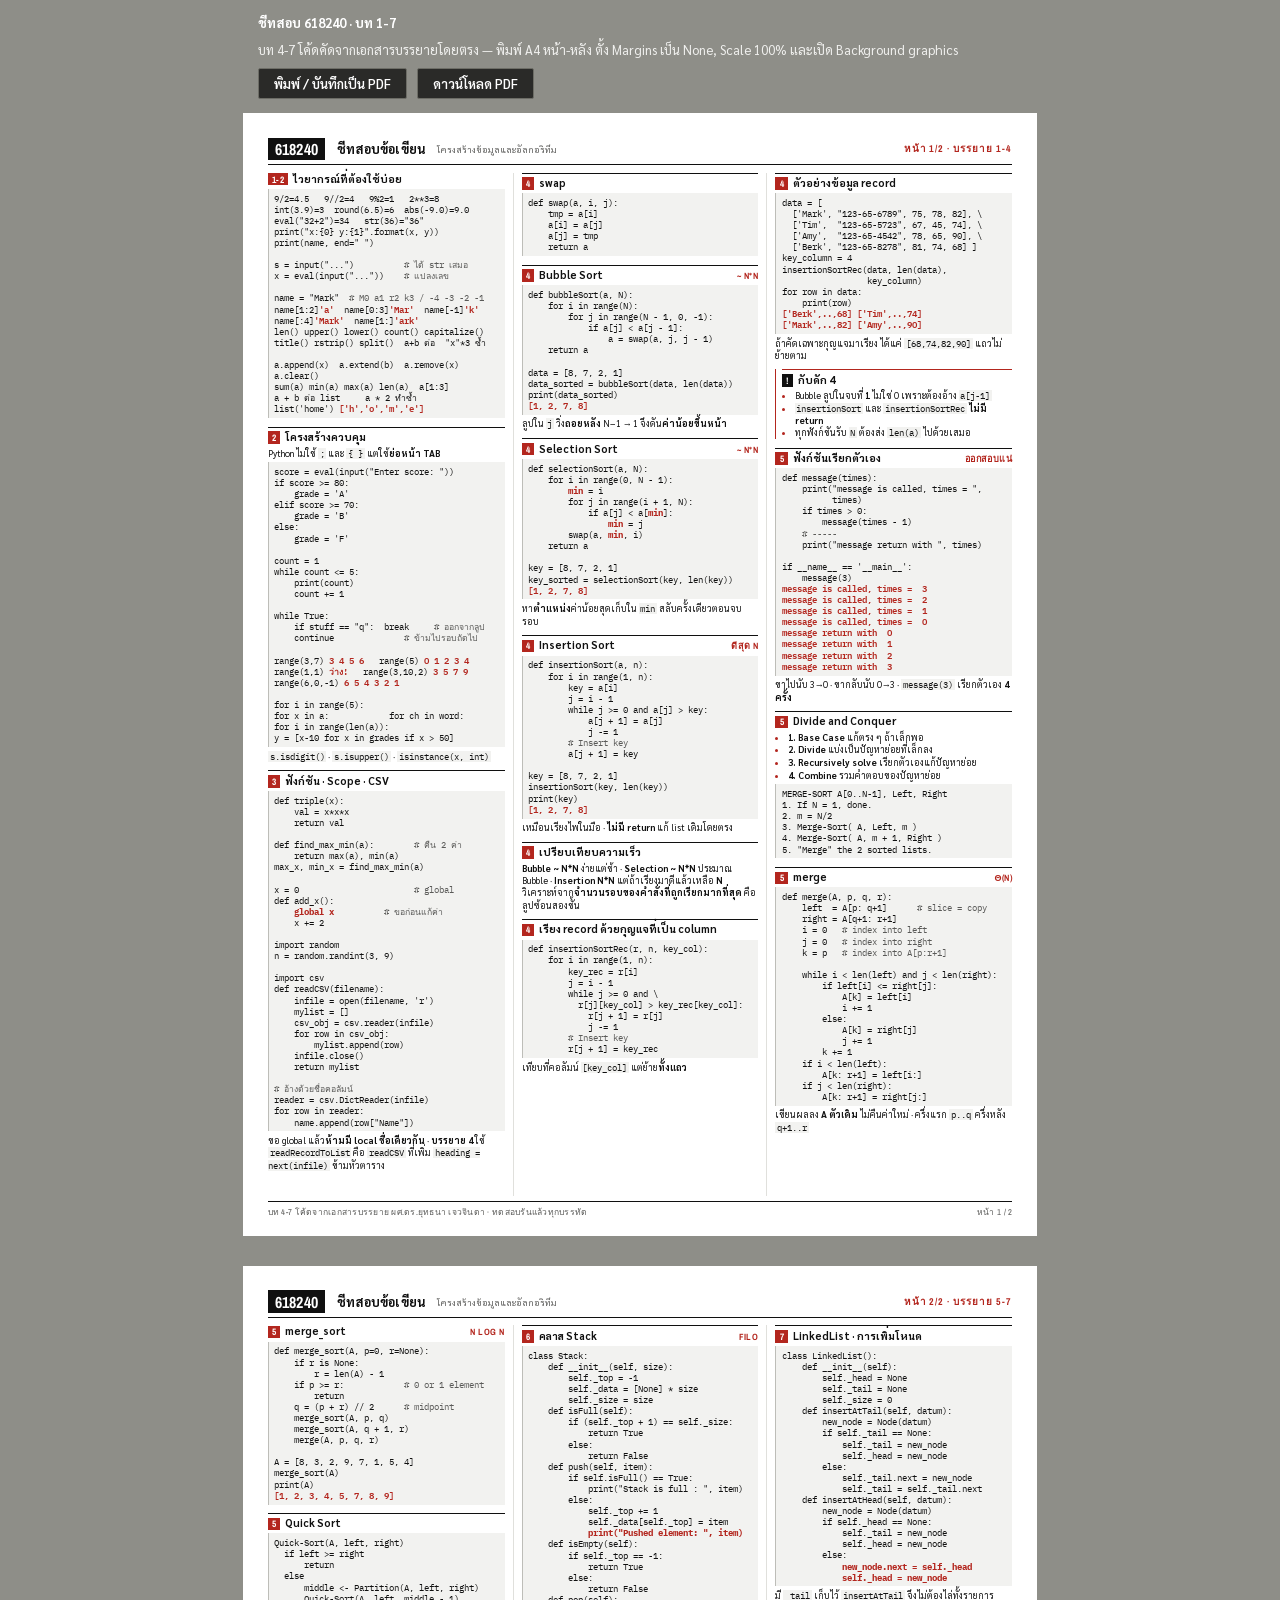
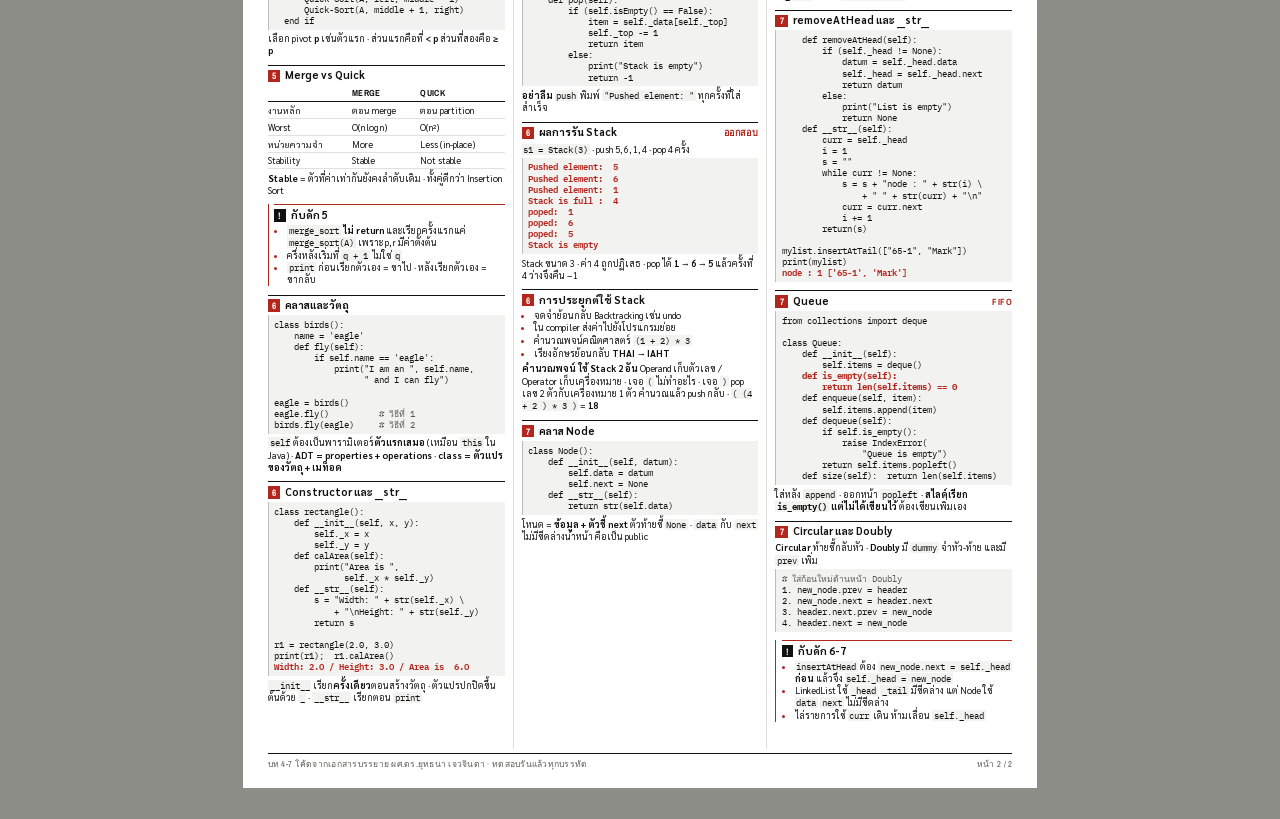
==== commit bddb7da3: "ออกแบบชีทใหม่ทั้งหมด เน้นใช้พื้นที่ให้คุ้ม หน้าตาใหม่ - เลิกใช้การ์ดมีกรอบ 29 ใบ เปลี่ยนเป็นเนื้อหาไ" ====
--- a/sheet.html
+++ b/sheet.html
@@ -6,200 +6,201 @@
 <style>body{margin:0}img{max-width:100%}</style>
 </head>
 <body>
-<title>ชีทสอบ 618240 บท 4-7</title>
+<title>ชีทสอบ 618240 บท 1-7</title>
 <link rel="preconnect" href="https://fonts.googleapis.com">
 <link rel="preconnect" href="https://fonts.gstatic.com" crossorigin>
-<link rel="stylesheet" href="https://fonts.googleapis.com/css2?family=IBM+Plex+Sans+Thai:wght@400;500;600;700&family=Barlow+Semi+Condensed:wght@500;600;700&family=JetBrains+Mono:wght@400;500;700&display=swap">
+<link rel="stylesheet" href="https://fonts.googleapis.com/css2?family=Sarabun:wght@400;600;700&family=Archivo+Narrow:wght@600;700&family=IBM+Plex+Mono:wght@400;600;700&display=swap">
 
 <style>
 :root {
-  --ground: #ffffff; --ink: #14161c; --ink-2: #454b5c;
-  --rule: #c7cbd6; --rule-soft: #e4e7ef; --wash: #f1f3f8;
-  --ch13: #4a4f63; --ch4: #1f3a93; --ch5: #0e6e5c; --ch6: #8a4a0b; --ch7: #98123c;
-  --warn: #8a1414; --page-gap: #9aa0b0;
+  --paper: #ffffff;
+  --ink: #101010;
+  --ink-2: #5a5a58;
+  --rule: #bdbdb8;
+  --rule-hair: #e0e0dc;
+  --wash: #f2f2f0;
+  --red: #b3261e;
+  --desk: #8e8e88;
 }
 @media (prefers-color-scheme: dark) {
   :root:not([data-theme="light"]) {
-    --ground: #15171d; --ink: #e8eaf0; --ink-2: #a3aab9;
-    --rule: #3c4150; --rule-soft: #272b35; --wash: #1d2029;
-    --ch13: #9aa2bb; --ch4: #8fa6ee; --ch5: #5ec4ad; --ch6: #e0a460; --ch7: #f0879f;
-    --warn: #f0879f; --page-gap: #0c0d11;
+    --paper: #16161a; --ink: #ececeb; --ink-2: #a0a09c;
+    --rule: #46464c; --rule-hair: #2a2a30; --wash: #1e1e24;
+    --red: #ef7b72; --desk: #0b0b0d;
   }
 }
 :root[data-theme="dark"] {
-  --ground: #15171d; --ink: #e8eaf0; --ink-2: #a3aab9;
-  --rule: #3c4150; --rule-soft: #272b35; --wash: #1d2029;
-  --ch13: #9aa2bb; --ch4: #8fa6ee; --ch5: #5ec4ad; --ch6: #e0a460; --ch7: #f0879f;
-  --warn: #f0879f; --page-gap: #0c0d11;
+  --paper: #16161a; --ink: #ececeb; --ink-2: #a0a09c;
+  --rule: #46464c; --rule-hair: #2a2a30; --wash: #1e1e24;
+  --red: #ef7b72; --desk: #0b0b0d;
 }
 
 * { box-sizing: border-box; }
 
 body {
-  margin: 0; background: var(--page-gap); color: var(--ink);
-  font-family: "IBM Plex Sans Thai", "Segoe UI", system-ui, sans-serif;
+  margin: 0; background: var(--desk); color: var(--ink);
+  font-family: "Sarabun", "Segoe UI", system-ui, sans-serif;
   -webkit-print-color-adjust: exact; print-color-adjust: exact;
 }
 
+/* ---------- แถบเครื่องมือ (ไม่พิมพ์) ---------- */
 .bar {
   max-width: 210mm; margin: 0 auto; padding: 14px 4mm;
-  display: flex; gap: 12px; align-items: center; flex-wrap: wrap;
-  color: #e8eaf0; font-size: 13px;
+  display: flex; gap: 10px; align-items: center; flex-wrap: wrap;
+  color: #f0f0ee; font-size: 13px;
 }
 .bar b { color: #fff; }
-.bar button {
-  font: 600 13px/1 "IBM Plex Sans Thai", system-ui, sans-serif;
-  padding: 8px 16px; border-radius: 6px;
-  border: 1px solid #5a6172; background: #262a34; color: #fff; cursor: pointer;
-}
-.bar button:hover { background: #333846; }
-.bar button:focus-visible, .bar .dl:focus-visible { outline: 2px solid #8fa6ee; outline-offset: 2px; }
-.bar .dl {
-  font: 600 13px/1 "IBM Plex Sans Thai", system-ui, sans-serif;
-  padding: 8px 16px; border-radius: 6px;
-  border: 1px solid #5a6172; color: #e8eaf0; text-decoration: none;
-}
-.bar .dl:hover { background: #262a34; }
-
+.bar button, .bar .dl {
+  font: 600 13px/1 "Sarabun", system-ui, sans-serif;
+  padding: 8px 15px; border: 1px solid #6d6d66; border-radius: 2px;
+  background: #2a2a28; color: #fff; cursor: pointer; text-decoration: none;
+}
+.bar button:hover, .bar .dl:hover { background: #3b3b38; }
+.bar button:focus-visible, .bar .dl:focus-visible { outline: 2px solid var(--red); outline-offset: 2px; }
+
+/* ---------- แผ่นกระดาษ ---------- */
 .sheet {
-  width: 210mm; min-height: 297mm; margin: 0 auto 10mm;
-  padding: 7mm 7mm 5mm; background: var(--ground);
-  display: grid; grid-template-columns: repeat(3, 1fr);
-  gap: 0 4mm; align-content: start;
-}
-.col { display: flex; flex-direction: column; gap: 1.5mm; min-width: 0; }
-
+  width: 210mm; height: 297mm; margin: 0 auto 8mm;
+  padding: 6.5mm 6.5mm 4.5mm;
+  background: var(--paper);
+  display: flex; flex-direction: column;
+}
+
+/* หัวกระดาษแบบแถบเดียว */
 .masthead {
-  grid-column: 1 / -1;
-  display: flex; align-items: baseline; gap: 8px; flex-wrap: wrap;
-  border-bottom: 1.6pt solid var(--ink);
-  padding-bottom: 0.8mm; margin-bottom: 1.6mm;
-}
-.masthead h1 { margin: 0; font-size: 9.5pt; font-weight: 700; letter-spacing: -0.01em; }
+  display: flex; align-items: center; gap: 3mm;
+  border-bottom: 1.2pt solid var(--ink);
+  padding-bottom: 1mm; margin-bottom: 2mm; flex: none;
+}
+.masthead .code {
+  font-family: "Archivo Narrow", sans-serif; font-weight: 700;
+  font-size: 12pt; letter-spacing: 0.02em; line-height: 1;
+  background: var(--ink); color: var(--paper); padding: 0.9mm 1.8mm;
+}
+.masthead h1 { margin: 0; font-size: 9.5pt; font-weight: 700; letter-spacing: 0.01em; }
 .masthead .sub { font-size: 6.8pt; color: var(--ink-2); margin-right: auto; }
 .masthead .pg {
-  font-family: "Barlow Semi Condensed", sans-serif;
-  font-weight: 700; font-size: 7.2pt; letter-spacing: 0.07em; text-transform: uppercase;
-}
-
-.blk {
-  border: 0.5pt solid var(--rule);
-  border-top: 2pt solid var(--bd, var(--ink));
-  border-radius: 1.2mm; padding: 1.1mm 1.5mm 1.3mm; break-inside: avoid;
-}
-.blk[data-ch="1"], .blk[data-ch="2"], .blk[data-ch="3"] { --bd: var(--ch13); }
-.blk[data-ch="4"] { --bd: var(--ch4); }
-.blk[data-ch="5"] { --bd: var(--ch5); }
-.blk[data-ch="6"] { --bd: var(--ch6); }
-.blk[data-ch="7"] { --bd: var(--ch7); }
-
-.blk > h2 {
-  margin: 0 0 1mm; font-size: 7.8pt; font-weight: 700; line-height: 1.25;
-  display: flex; align-items: center; gap: 1.4mm; text-wrap: balance;
-}
-.badge {
-  flex: none; font-family: "Barlow Semi Condensed", sans-serif;
-  font-weight: 700; font-size: 6.6pt; letter-spacing: 0.05em;
-  color: var(--ground); background: var(--bd);
-  padding: 0.4mm 1.3mm; border-radius: 0.8mm; white-space: nowrap;
-}
-.tag {
-  font-family: "Barlow Semi Condensed", sans-serif;
-  font-weight: 600; font-size: 6.8pt; letter-spacing: 0.06em; text-transform: uppercase;
-  color: var(--bd, var(--ink-2)); border: 0.5pt solid currentColor;
-  border-radius: 0.8mm; padding: 0.2mm 1mm; margin-left: auto;
-  white-space: nowrap; font-variant-numeric: tabular-nums;
+  font-family: "Archivo Narrow", sans-serif; font-weight: 700;
+  font-size: 7.4pt; letter-spacing: 0.1em; text-transform: uppercase; color: var(--red);
+}
+
+/* เนื้อหาไหลเต็มคอลัมน์ */
+.flow {
+  flex: 1 1 auto; min-height: 0;
+  column-count: 3; column-gap: 4.5mm;
+  column-rule: 0.4pt solid var(--rule-hair);
+  column-fill: auto;
+}
+
+/* หัวข้อแบบแท็บเลขบท */
+.s { break-inside: avoid; margin: 0 0 2.2mm; }
+.s:first-child { margin-top: 0; }
+.s > h2 {
+  margin: 0 0 0.9mm;
+  display: flex; align-items: baseline; gap: 1.3mm;
+  font-size: 8pt; font-weight: 700; line-height: 1.2;
+  border-top: 1pt solid var(--ink); padding-top: 0.9mm;
+  text-wrap: balance;
+}
+.s.first > h2 { border-top: none; padding-top: 0; }
+.n {
+  flex: none; font-family: "Archivo Narrow", sans-serif;
+  font-weight: 700; font-size: 7pt; letter-spacing: 0.04em;
+  color: var(--paper); background: var(--red);
+  padding: 0.15mm 1.1mm; white-space: nowrap;
+}
+.tg {
+  margin-left: auto; flex: none;
+  font-family: "Archivo Narrow", sans-serif; font-weight: 700;
+  font-size: 6.8pt; letter-spacing: 0.05em; text-transform: uppercase;
+  color: var(--red); white-space: nowrap; font-variant-numeric: tabular-nums;
 }
 
 pre {
-  margin: 0.8mm 0 0; background: var(--wash); border-radius: 1mm;
-  padding: 1.1mm 1mm;
-  font-family: "JetBrains Mono", ui-monospace, monospace;
-  font-size: 5.8pt; line-height: 1.22;
+  margin: 0.7mm 0 0; background: var(--wash);
+  border-left: 1.2pt solid var(--rule);
+  padding: 1mm 1.2mm 1mm 1.4mm;
+  font-family: "IBM Plex Mono", ui-monospace, monospace;
+  font-size: 6.5pt; line-height: 1.28;
   overflow-x: auto; white-space: pre; tab-size: 4;
+  break-inside: avoid;
 }
 pre .c { color: var(--ink-2); }
-pre .o { color: var(--bd, var(--ink)); font-weight: 700; }
-pre b { font-weight: 700; color: var(--bd, var(--ink)); }
-
-p { margin: 0.6mm 0 0; font-size: 6.4pt; line-height: 1.28; }
+pre .o { color: var(--red); font-weight: 600; }
+pre b { font-weight: 700; color: var(--red); }
+
+p { margin: 0.7mm 0 0; font-size: 6.9pt; line-height: 1.32; }
 p.lead { margin-top: 0; }
 code {
-  font-family: "JetBrains Mono", ui-monospace, monospace;
-  font-size: 6.4pt; background: var(--wash); padding: 0 0.6mm; border-radius: 0.6mm;
-}
-
-ul { margin: 0.8mm 0 0; padding-left: 3.2mm; }
-li { font-size: 6.4pt; line-height: 1.26; margin-bottom: 0.2mm; }
-li::marker { color: var(--bd, var(--ink-2)); }
+  font-family: "IBM Plex Mono", ui-monospace, monospace;
+  font-size: 6.5pt; background: var(--wash); padding: 0 0.5mm;
+}
+b, strong { font-weight: 700; }
+
+ul, ol { margin: 0.7mm 0 0; padding-left: 3.4mm; }
+li { font-size: 6.9pt; line-height: 1.3; margin-bottom: 0.2mm; }
+li::marker { color: var(--red); }
 
 table {
   width: 100%; border-collapse: collapse; margin-top: 0.8mm;
-  font-size: 6.3pt; font-variant-numeric: tabular-nums;
+  font-size: 6.7pt; font-variant-numeric: tabular-nums;
 }
 th, td {
-  border-bottom: 0.4pt solid var(--rule-soft);
-  padding: 0.55mm 0.8mm 0.55mm 0; text-align: left; vertical-align: top;
+  border-bottom: 0.4pt solid var(--rule-hair);
+  padding: 0.5mm 0.8mm 0.5mm 0; text-align: left; vertical-align: top;
 }
 th {
-  font-family: "Barlow Semi Condensed", sans-serif;
-  font-weight: 700; font-size: 6.6pt; letter-spacing: 0.05em; text-transform: uppercase;
-  border-bottom: 0.8pt solid var(--rule); color: var(--ink-2);
-}
-td.mono { font-family: "JetBrains Mono", monospace; font-size: 5.8pt; }
-
-.trap {
-  border: 0.5pt solid var(--warn); border-left: 1.6pt solid var(--warn);
-  border-radius: 1mm; padding: 1.2mm 1.6mm 1.4mm; break-inside: avoid;
-}
-.trap h3 {
-  margin: 0; font-family: "Barlow Semi Condensed", sans-serif;
-  font-weight: 700; font-size: 7pt; letter-spacing: 0.08em; text-transform: uppercase;
-  color: var(--warn);
-}
-.trap p, .trap li { font-size: 6.4pt; }
-.trap ul { padding-left: 3.2mm; }
-.trap li::marker { color: var(--warn); }
+  font-family: "Archivo Narrow", sans-serif; font-weight: 700;
+  font-size: 6.6pt; letter-spacing: 0.04em; text-transform: uppercase;
+  border-bottom: 0.7pt solid var(--ink); color: var(--ink);
+}
+td.mono { font-family: "IBM Plex Mono", monospace; font-size: 6.5pt; }
+
+/* กล่องกับดัก — แถบแดงทึบ ไม่มีกรอบรอบ */
+.s.warn > h2 { border-top: 1pt solid var(--red); }
+.s.warn > h2 .n { background: var(--ink); }
+.s.warn p, .s.warn li { color: var(--ink); }
+.s.warn { border-left: 1.2pt solid var(--red); padding-left: 1.4mm; }
 
 .foot {
-  grid-column: 1 / -1; margin-top: 1.2mm; padding-top: 0.8mm;
-  border-top: 0.5pt solid var(--rule);
-  font-size: 6pt; color: var(--ink-2);
+  flex: none; margin-top: 1.2mm; padding-top: 0.8mm;
+  border-top: 1.2pt solid var(--ink);
+  font-family: "Archivo Narrow", sans-serif;
+  font-size: 6.4pt; letter-spacing: 0.03em; color: var(--ink-2);
   display: flex; justify-content: space-between; gap: 8px;
 }
 
 @media print {
   :root, :root[data-theme="dark"], :root:not([data-theme="light"]) {
-    --ground: #ffffff; --ink: #14161c; --ink-2: #454b5c;
-    --rule: #c7cbd6; --rule-soft: #e4e7ef; --wash: #f1f3f8;
-    --ch13: #4a4f63; --ch4: #1f3a93; --ch5: #0e6e5c; --ch6: #8a4a0b; --ch7: #98123c;
-    --warn: #8a1414;
+    --paper: #ffffff; --ink: #101010; --ink-2: #5a5a58;
+    --rule: #bdbdb8; --rule-hair: #e0e0dc; --wash: #f2f2f0; --red: #b3261e;
   }
   @page { size: A4; margin: 0; }
   body { background: #fff; }
   .bar { display: none; }
-  .sheet { margin: 0; width: 210mm; height: 296mm; min-height: 0; break-after: page; }
+  .sheet { margin: 0; height: 296mm; break-after: page; }
   .sheet:last-of-type { break-after: auto; }
 }
 </style>
 
 <div class="bar">
   <b>ชีทสอบ 618240 · บท 1-7</b>
-  <span>บท 4-7 โค้ดคัดจากเอกสารบรรยายโดยตรง &mdash; พิมพ์ A4 หน้า-หลัง ตั้ง Margins เป็น None และเปิด Background graphics</span>
+  <span>บท 4-7 โค้ดคัดจากเอกสารบรรยายโดยตรง &mdash; พิมพ์ A4 หน้า-หลัง ตั้ง Margins เป็น None, Scale 100% และเปิด Background graphics</span>
   <button onclick="window.print()">พิมพ์ / บันทึกเป็น PDF</button>
-  <a class="dl" href="https://chuchu050107-glitch.github.io/-A-/cheatsheet.pdf">ดาวน์โหลดไฟล์ PDF</a>
+  <a class="dl" href="https://chuchu050107-glitch.github.io/-A-/cheatsheet.pdf">ดาวน์โหลด PDF</a>
 </div>
 
 <section class="sheet">
   <div class="masthead">
-    <h1>ชีทสอบ · 618240</h1>
+    <span class="code">618240</span>
+    <h1>ชีทสอบข้อเขียน</h1>
     <span class="sub">โครงสร้างข้อมูลและอัลกอริทึม</span>
-    <span class="pg">หน้า 1 / 2 &nbsp;·&nbsp; บรรยาย 1-4 · พื้นฐาน &amp; SORTING</span>
+    <span class="pg">หน้า 1/2 · บรรยาย 1-4</span>
   </div>
-  <div class="col">
-    <div class="blk" data-ch="1">
-      <h2><span class="badge">บรรยาย 1-2</span> ไวยากรณ์ที่ต้องใช้บ่อย</h2>
-      <pre>9/2=4.5   9//2=4   9%2=1   2**3=8
+  <div class="flow">
+  <section class="s first">
+    <h2><span class="n">1-2</span>ไวยากรณ์ที่ต้องใช้บ่อย</h2>
+<pre>9/2=4.5   9//2=4   9%2=1   2**3=8
 int(3.9)=3  round(6.5)=6  abs(-9.0)=9.0
 eval("32+2")=34   str(36)="36"
 print("x:{0} y:{1}".format(x, y))
@@ -208,20 +209,21 @@
 s = input("...")          <span class="c"># ได้ str เสมอ</span>
 x = eval(input("..."))    <span class="c"># แปลงเลข</span>
 
-name = "Mark"   <span class="c">#  M0 a1 r2 k3  /  -4 -3 -2 -1</span>
+name = "Mark"  <span class="c"># M0 a1 r2 k3 / -4 -3 -2 -1</span>
 name[1:2]<span class="o">'a'</span>  name[0:3]<span class="o">'Mar'</span>  name[-1]<span class="o">'k'</span>
 name[:4]<span class="o">'Mark'</span>  name[1:]<span class="o">'ark'</span>
 len() upper() lower() count() capitalize()
-title() rstrip() split()   a+b ต่อ   "x"*3 ซ้ำ
-
-a.append(x) a.extend(b) a.remove(x) a.clear()
+title() rstrip() split()  a+b ต่อ  "x"*3 ซ้ำ
+
+a.append(x)  a.extend(b)  a.remove(x)
+a.clear()
 sum(a) min(a) max(a) len(a)  a[1:3]
 a + b ต่อ list     a * 2 ทำซ้ำ
 list('home') <span class="o">['h','o','m','e']</span></pre>
-    </div>
-    <div class="blk" data-ch="2">
-      <h2><span class="badge">บรรยาย 2</span> โครงสร้างควบคุม</h2>
-      <p class="lead">Python ไม่ใช้ <code>;</code> และ <code>{ }</code> แต่ใช้<b>ย่อหน้า TAB</b></p>
+  </section>
+  <section class="s">
+    <h2><span class="n">2</span>โครงสร้างควบคุม</h2>
+<p class="lead">Python ไม่ใช้ <code>;</code> และ <code>{ }</code> แต่ใช้<b>ย่อหน้า TAB</b></p>
       <pre>score = eval(input("Enter score: "))
 if score &gt;= 80:
     grade = 'A'
@@ -237,7 +239,7 @@
 
 while True:
     if stuff == "q":  break     <span class="c"># ออกจากลูป</span>
-    continue                    <span class="c"># ข้ามไปรอบถัดไป</span>
+    continue              <span class="c"># ข้ามไปรอบถัดไป</span>
 
 range(3,7) <span class="o">3 4 5 6</span>   range(5) <span class="o">0 1 2 3 4</span>
 range(1,1) <span class="o">ว่าง!</span>   range(3,10,2) <span class="o">3 5 7 9</span>
@@ -248,10 +250,10 @@
 for i in range(len(a)):
 y = [x-10 for x in grades if x &gt; 50]</pre>
       <p><code>s.isdigit()</code> · <code>s.isupper()</code> · <code>isinstance(x, int)</code></p>
-    </div>
-    <div class="blk" data-ch="3">
-      <h2><span class="badge">บรรยาย 3</span> ฟังก์ชัน · Scope · CSV</h2>
-      <pre>def triple(x):
+  </section>
+  <section class="s">
+    <h2><span class="n">3</span>ฟังก์ชัน · Scope · CSV</h2>
+<pre>def triple(x):
     val = x*x*x
     return val
 
@@ -261,7 +263,7 @@
 
 x = 0                       <span class="c"># global</span>
 def add_x():
-    <b>global x</b>                <span class="c"># ต้องขอก่อนแก้ค่า</span>
+    <b>global x</b>          <span class="c"># ขอก่อนแก้ค่า</span>
     x += 2
 
 import random
@@ -277,24 +279,24 @@
     infile.close()
     return mylist
 
-reader = csv.DictReader(infile)   <span class="c"># อ้างชื่อคอลัมน์</span>
-for row in reader:  name.append(row["Name"])</pre>
+<span class="c"># อ้างด้วยชื่อคอลัมน์</span>
+reader = csv.DictReader(infile)
+for row in reader:
+    name.append(row["Name"])</pre>
       <p>ขอ global แล้ว<b>ห้ามมี local ชื่อเดียวกัน</b> · <b>บรรยาย 4</b> ใช้ <code>readRecordToList</code>
       คือ <code>readCSV</code> ที่เพิ่ม <code>heading = next(infile)</code> ข้ามหัวตาราง</p>
-    </div>
-  </div>
-  <div class="col">
-    <div class="blk" data-ch="4">
-      <h2><span class="badge">บรรยาย 4</span> swap</h2>
-      <pre>def swap(a, i, j):
+  </section>
+  <section class="s">
+    <h2><span class="n">4</span>swap</h2>
+<pre>def swap(a, i, j):
     tmp = a[i]
     a[i] = a[j]
     a[j] = tmp
     return a</pre>
-    </div>
-    <div class="blk" data-ch="4">
-      <h2><span class="badge">บรรยาย 4</span> Bubble Sort <span class="tag">~ N*N</span></h2>
-      <pre>def bubbleSort(a, N):
+  </section>
+  <section class="s">
+    <h2><span class="n">4</span>Bubble Sort<span class="tg">~ N*N</span></h2>
+<pre>def bubbleSort(a, N):
     for i in range(N):
         for j in range(N - 1, 0, -1):
             if a[j] &lt; a[j - 1]:
@@ -306,10 +308,10 @@
 print(data_sorted)
 <span class="o">[1, 2, 7, 8]</span></pre>
       <p>ลูปใน <code>j</code> วิ่ง<b>ถอยหลัง</b> N−1 → 1 จึงดัน<b>ค่าน้อยขึ้นหน้า</b></p>
-    </div>
-    <div class="blk" data-ch="4">
-      <h2><span class="badge">บรรยาย 4</span> Selection Sort <span class="tag">~ N*N</span></h2>
-      <pre>def selectionSort(a, N):
+  </section>
+  <section class="s">
+    <h2><span class="n">4</span>Selection Sort<span class="tg">~ N*N</span></h2>
+<pre>def selectionSort(a, N):
     for i in range(0, N - 1):
         <b>min</b> = i
         for j in range(i + 1, N):
@@ -322,10 +324,10 @@
 key_sorted = selectionSort(key, len(key))
 <span class="o">[1, 2, 7, 8]</span></pre>
       <p>หา<b>ตำแหน่ง</b>ค่าน้อยสุดเก็บใน <code>min</code> สลับครั้งเดียวตอนจบรอบ</p>
-    </div>
-    <div class="blk" data-ch="4">
-      <h2><span class="badge">บรรยาย 4</span> Insertion Sort <span class="tag">ดีสุด N</span></h2>
-      <pre>def insertionSort(a, n):
+  </section>
+  <section class="s">
+    <h2><span class="n">4</span>Insertion Sort<span class="tg">ดีสุด N</span></h2>
+<pre>def insertionSort(a, n):
     for i in range(1, n):
         key = a[i]
         j = i - 1
@@ -340,16 +342,16 @@
 print(key)
 <span class="o">[1, 2, 7, 8]</span></pre>
       <p>เหมือนเรียงไพ่ในมือ · <b>ไม่มี return</b> แก้ list เดิมโดยตรง</p>
-    </div>
-    <div class="blk" data-ch="4">
-      <h2><span class="badge">บรรยาย 4</span> เปรียบเทียบความเร็ว</h2>
-      <p class="lead"><b>Bubble ~ N*N</b> ง่ายแต่ช้า · <b>Selection ~ N*N</b> ประมาณ Bubble
+  </section>
+  <section class="s">
+    <h2><span class="n">4</span>เปรียบเทียบความเร็ว</h2>
+<p class="lead"><b>Bubble ~ N*N</b> ง่ายแต่ช้า · <b>Selection ~ N*N</b> ประมาณ Bubble
       · <b>Insertion N*N</b> แต่ถ้าเรียงมาดีแล้วเหลือ <b>N</b><br>
       วิเคราะห์จาก<b>จำนวนรอบของคำสั่งที่ถูกเรียกมากที่สุด</b> คือลูปซ้อนสองชั้น</p>
-    </div>
-    <div class="blk" data-ch="4">
-      <h2><span class="badge">บรรยาย 4</span> เรียง record ด้วยกุญแจที่เป็น column</h2>
-      <pre>def insertionSortRec(r, n, key_col):
+  </section>
+  <section class="s">
+    <h2><span class="n">4</span>เรียง record ด้วยกุญแจที่เป็น column</h2>
+<pre>def insertionSortRec(r, n, key_col):
     for i in range(1, n):
         key_rec = r[i]
         j = i - 1
@@ -360,12 +362,10 @@
         <span class="c"># Insert key</span>
         r[j + 1] = key_rec</pre>
       <p>เทียบที่คอลัมน์ <code>[key_col]</code> แต่ย้าย<b>ทั้งแถว</b></p>
-    </div>
-  </div>
-  <div class="col">
-    <div class="blk" data-ch="4">
-      <h2><span class="badge">บรรยาย 4</span> ตัวอย่างข้อมูล record</h2>
-      <pre>data = [
+  </section>
+  <section class="s">
+    <h2><span class="n">4</span>ตัวอย่างข้อมูล record</h2>
+<pre>data = [
   ['Mark', "123-65-6789", 75, 78, 82], \
   ['Tim',  "123-65-5723", 67, 45, 74], \
   ['Amy',  "123-65-4542", 78, 65, 90], \
@@ -378,18 +378,18 @@
 <span class="o">['Berk',..,68] ['Tim',..,74]
 ['Mark',..,82] ['Amy',..,90]</span></pre>
       <p>ถ้าคัดเฉพาะกุญแจมาเรียง ได้แค่ <code>[68,74,82,90]</code> แถวไม่ย้ายตาม</p>
-    </div>
-    <div class="trap">
-      <h3>กับดัก บรรยาย 4</h3>
-      <ul>
+  </section>
+  <section class="s warn">
+    <h2><span class="n">!</span>กับดัก 4</h2>
+<ul>
         <li>Bubble ลูปในจบที่ <b>1</b> ไม่ใช่ 0 เพราะต้องอ้าง <code>a[j-1]</code></li>
         <li><code>insertionSort</code> และ <code>insertionSortRec</code> <b>ไม่มี return</b></li>
         <li>ทุกฟังก์ชันรับ <code>N</code> ต้องส่ง <code>len(a)</code> ไปด้วยเสมอ</li>
       </ul>
-    </div>
-    <div class="blk" data-ch="5">
-      <h2><span class="badge">บรรยาย 5</span> ฟังก์ชันเรียกตัวเอง <span class="tag">ออกสอบแน่</span></h2>
-      <pre>def message(times):
+  </section>
+  <section class="s">
+    <h2><span class="n">5</span>ฟังก์ชันเรียกตัวเอง<span class="tg">ออกสอบแน่</span></h2>
+<pre>def message(times):
     print("message is called, times = ",
           times)
     if times &gt; 0:
@@ -408,10 +408,10 @@
 message return with  2
 message return with  3</span></pre>
       <p>ขาไปนับ 3→0 · ขากลับนับ 0→3 · <code>message(3)</code> เรียกตัวเอง <b>4 ครั้ง</b></p>
-    </div>
-    <div class="blk" data-ch="5">
-      <h2><span class="badge">บรรยาย 5</span> Divide and Conquer</h2>
-      <ul>
+  </section>
+  <section class="s">
+    <h2><span class="n">5</span>Divide and Conquer</h2>
+<ul>
         <li><b>1. Base Case</b> แก้ตรง ๆ ถ้าเล็กพอ</li>
         <li><b>2. Divide</b> แบ่งเป็นปัญหาย่อยที่เล็กลง</li>
         <li><b>3. Recursively solve</b> เรียกตัวเองแก้ปัญหาย่อย</li>
@@ -423,10 +423,10 @@
 3. Merge-Sort( A, Left, m )
 4. Merge-Sort( A, m + 1, Right )
 5. "Merge" the 2 sorted lists.</pre>
-    </div>
-    <div class="blk" data-ch="5">
-      <h2><span class="badge">บรรยาย 5</span> merge <span class="tag">Θ(n)</span></h2>
-      <pre>def merge(A, p, q, r):
+  </section>
+  <section class="s">
+    <h2><span class="n">5</span>merge<span class="tg">Θ(n)</span></h2>
+<pre>def merge(A, p, q, r):
     left  = A[p: q+1]      <span class="c"># slice = copy</span>
     right = A[q+1: r+1]
     i = 0   <span class="c"># index into left</span>
@@ -447,24 +447,25 @@
         A[k: r+1] = right[j:]
 </pre>
       <p>เขียนผลลง <b>A ตัวเดิม</b> ไม่คืนค่าใหม่ · ครึ่งแรก <code>p..q</code> ครึ่งหลัง <code>q+1..r</code></p>
-    </div>
+  </section>
   </div>
   <div class="foot">
-    <span>618240 · บท 4-7 โค้ดจากเอกสารบรรยาย ผศ.ดร.ยุทธนา เจวจินดา · ทดสอบรันแล้ว</span>
+    <span>บท 4-7 โค้ดจากเอกสารบรรยาย ผศ.ดร.ยุทธนา เจวจินดา · ทดสอบรันแล้วทุกบรรทัด</span>
     <span>หน้า 1 / 2</span>
   </div>
 </section>
 
 <section class="sheet">
   <div class="masthead">
-    <h1>ชีทสอบ · 618240</h1>
+    <span class="code">618240</span>
+    <h1>ชีทสอบข้อเขียน</h1>
     <span class="sub">โครงสร้างข้อมูลและอัลกอริทึม</span>
-    <span class="pg">หน้า 2 / 2 &nbsp;·&nbsp; บรรยาย 5-7 · MERGE · STACK · LINKED LIST</span>
+    <span class="pg">หน้า 2/2 · บรรยาย 5-7</span>
   </div>
-  <div class="col">
-    <div class="blk" data-ch="5">
-      <h2><span class="badge">บรรยาย 5</span> merge_sort <span class="tag">n log n</span></h2>
-      <pre>def merge_sort(A, p=0, r=None):
+  <div class="flow">
+  <section class="s first">
+    <h2><span class="n">5</span>merge_sort<span class="tg">n log n</span></h2>
+<pre>def merge_sort(A, p=0, r=None):
     if r is None:
         r = len(A) - 1
     if p &gt;= r:            <span class="c"># 0 or 1 element</span>
@@ -478,10 +479,10 @@
 merge_sort(A)
 print(A)
 <span class="o">[1, 2, 3, 4, 5, 7, 8, 9]</span></pre>
-    </div>
-    <div class="blk" data-ch="5">
-      <h2><span class="badge">บรรยาย 5</span> Quick Sort</h2>
-      <pre>Quick-Sort(A, left, right)
+  </section>
+  <section class="s">
+    <h2><span class="n">5</span>Quick Sort</h2>
+<pre>Quick-Sort(A, left, right)
   if left &gt;= right
       return
   else
@@ -490,10 +491,10 @@
       Quick-Sort(A, middle + 1, right)
   end if</pre>
       <p>เลือก pivot <b>p</b> เช่นตัวแรก · ส่วนแรกคือที่ <b>&lt; p</b> ส่วนที่สองคือ <b>≥ p</b></p>
-    </div>
-    <div class="blk" data-ch="5">
-      <h2><span class="badge">บรรยาย 5</span> Merge vs Quick</h2>
-      <table>
+  </section>
+  <section class="s">
+    <h2><span class="n">5</span>Merge vs Quick</h2>
+<table>
         <tr><th></th><th>Merge</th><th>Quick</th></tr>
         <tr><td>งานหลัก</td><td>ตอน merge</td><td>ตอน partition</td></tr>
         <tr><td>Worst</td><td>O(n log n)</td><td>O(n²)</td></tr>
@@ -501,18 +502,18 @@
         <tr><td>Stability</td><td>Stable</td><td>Not stable</td></tr>
       </table>
       <p><b>Stable</b> = ตัวที่ค่าเท่ากันยังคงลำดับเดิม · ทั้งคู่ดีกว่า Insertion Sort</p>
-    </div>
-    <div class="trap">
-      <h3>กับดัก บรรยาย 5</h3>
-      <ul>
+  </section>
+  <section class="s warn">
+    <h2><span class="n">!</span>กับดัก 5</h2>
+<ul>
         <li><code>merge_sort</code> <b>ไม่ return</b> และเรียกครั้งแรกแค่ <code>merge_sort(A)</code> เพราะ p, r มีค่าตั้งต้น</li>
         <li>ครึ่งหลังเริ่มที่ <code>q + 1</code> ไม่ใช่ <code>q</code></li>
         <li><code>print</code> ก่อนเรียกตัวเอง = ขาไป · หลังเรียกตัวเอง = ขากลับ</li>
       </ul>
-    </div>
-    <div class="blk" data-ch="6">
-      <h2><span class="badge">บรรยาย 6</span> คลาสและวัตถุ</h2>
-      <pre>class birds():
+  </section>
+  <section class="s">
+    <h2><span class="n">6</span>คลาสและวัตถุ</h2>
+<pre>class birds():
     name = 'eagle'
     def fly(self):
         if self.name == 'eagle':
@@ -524,10 +525,10 @@
 birds.fly(eagle)     <span class="c"># วิธีที่ 2</span></pre>
       <p><code>self</code> ต้องเป็นพารามิเตอร์<b>ตัวแรกเสมอ</b> (เหมือน <code>this</code> ใน Java)
       · <b>ADT = properties + operations</b> · <b>class = ตัวแปรของวัตถุ + เมท็อด</b></p>
-    </div>
-    <div class="blk" data-ch="6">
-      <h2><span class="badge">บรรยาย 6</span> Constructor และ __str__</h2>
-      <pre>class rectangle():
+  </section>
+  <section class="s">
+    <h2><span class="n">6</span>Constructor และ __str__</h2>
+<pre>class rectangle():
     def __init__(self, x, y):
         self._x = x
         self._y = y
@@ -543,12 +544,10 @@
 print(r1);  r1.calArea()
 <span class="o">Width: 2.0 / Height: 3.0 / Area is  6.0</span></pre>
       <p><code>__init__</code> เรียก<b>ครั้งเดียว</b>ตอนสร้างวัตถุ · ตัวแปรปกปิดขึ้นต้นด้วย <code>_</code> · <code>__str__</code> เรียกตอน <code>print</code></p>
-    </div>
-  </div>
-  <div class="col">
-    <div class="blk" data-ch="6">
-      <h2><span class="badge">บรรยาย 6</span> คลาส Stack <span class="tag">FILO</span></h2>
-      <pre>class Stack:
+  </section>
+  <section class="s">
+    <h2><span class="n">6</span>คลาส Stack<span class="tg">FILO</span></h2>
+<pre>class Stack:
     def __init__(self, size):
         self._top = -1
         self._data = [None] * size
@@ -579,10 +578,10 @@
             print("Stack is empty")
             return -1</pre>
       <p><b>อย่าลืม</b> <code>push</code> พิมพ์ <code>"Pushed element: "</code> ทุกครั้งที่ใส่สำเร็จ</p>
-    </div>
-    <div class="blk" data-ch="6">
-      <h2><span class="badge">บรรยาย 6</span> ผลการรัน Stack <span class="tag">ออกสอบ</span></h2>
-      <p class="lead"><code>s1 = Stack(3)</code> · push 5, 6, 1, 4 · pop 4 ครั้ง</p>
+  </section>
+  <section class="s">
+    <h2><span class="n">6</span>ผลการรัน Stack<span class="tg">ออกสอบ</span></h2>
+<p class="lead"><code>s1 = Stack(3)</code> · push 5, 6, 1, 4 · pop 4 ครั้ง</p>
       <pre><span class="o">Pushed element:  5
 Pushed element:  6
 Pushed element:  1
@@ -592,10 +591,10 @@
 poped:  5
 Stack is empty</span></pre>
       <p>Stack ขนาด 3 · ค่า 4 ถูกปฏิเสธ · pop ได้ <b>1 → 6 → 5</b> แล้วครั้งที่ 4 ว่างจึงคืน −1</p>
-    </div>
-    <div class="blk" data-ch="6">
-      <h2><span class="badge">บรรยาย 6</span> การประยุกต์ใช้ Stack</h2>
-      <ul>
+  </section>
+  <section class="s">
+    <h2><span class="n">6</span>การประยุกต์ใช้ Stack</h2>
+<ul>
         <li>จดจำย้อนกลับ Backtracking เช่น undo</li>
         <li>ใน compiler ส่งค่าไปยังโปรแกรมย่อย</li>
         <li>คำนวณพจน์คณิตศาสตร์ <code>(1 + 2) * 3</code></li>
@@ -604,10 +603,10 @@
       <p><b>คำนวณพจน์ ใช้ Stack 2 อัน</b> Operand เก็บตัวเลข / Operator เก็บเครื่องหมาย ·
       เจอ <code>(</code> ไม่ทำอะไร · เจอ <code>)</code> pop เลข 2 ตัวกับเครื่องหมาย 1 ตัว คำนวณแล้ว push กลับ ·
       <code>( (4 + 2 ) * 3 )</code> = <b>18</b></p>
-    </div>
-    <div class="blk" data-ch="7">
-      <h2><span class="badge">บรรยาย 7</span> คลาส Node</h2>
-      <pre>class Node():
+  </section>
+  <section class="s">
+    <h2><span class="n">7</span>คลาส Node</h2>
+<pre>class Node():
     def __init__(self, datum):
         self.data = datum
         self.next = None
@@ -615,12 +614,10 @@
         return str(self.data)</pre>
       <p>โหนด = <b>ข้อมูล + ตัวชี้ next</b> ตัวท้ายชี้ <code>None</code> ·
       <code>data</code> กับ <code>next</code> ไม่มีขีดล่างนำหน้า คือเป็น public</p>
-    </div>
-  </div>
-  <div class="col">
-    <div class="blk" data-ch="7">
-      <h2><span class="badge">บรรยาย 7</span> LinkedList · การเพิ่มโหนด</h2>
-      <pre>class LinkedList():
+  </section>
+  <section class="s">
+    <h2><span class="n">7</span>LinkedList · การเพิ่มโหนด</h2>
+<pre>class LinkedList():
     def __init__(self):
         self._head = None
         self._tail = None
@@ -642,10 +639,10 @@
             <b>new_node.next = self._head</b>
             <b>self._head = new_node</b></pre>
       <p>มี <code>_tail</code> เก็บไว้ <code>insertAtTail</code> จึงไม่ต้องไล่ทั้งรายการ</p>
-    </div>
-    <div class="blk" data-ch="7">
-      <h2><span class="badge">บรรยาย 7</span> removeAtHead และ __str__</h2>
-      <pre>    def removeAtHead(self):
+  </section>
+  <section class="s">
+    <h2><span class="n">7</span>removeAtHead และ __str__</h2>
+<pre>    def removeAtHead(self):
         if (self._head != None):
             datum = self._head.data
             self._head = self._head.next
@@ -667,10 +664,10 @@
 mylist.insertAtTail(["65-1", "Mark"])
 print(mylist)
 <span class="o">node : 1 ['65-1', 'Mark']</span></pre>
-    </div>
-    <div class="blk" data-ch="7">
-      <h2><span class="badge">บรรยาย 7</span> Queue <span class="tag">FIFO</span></h2>
-      <pre>from collections import deque
+  </section>
+  <section class="s">
+    <h2><span class="n">7</span>Queue<span class="tg">FIFO</span></h2>
+<pre>from collections import deque
 
 class Queue:
     def __init__(self):
@@ -687,27 +684,27 @@
     def size(self):  return len(self.items)</pre>
       <p>ใส่หลัง <code>append</code> · ออกหน้า <code>popleft</code>
       · <b>สไลด์เรียก <code>is_empty()</code> แต่ไม่ได้เขียนไว้</b> ต้องเขียนเพิ่มเอง</p>
-    </div>
-    <div class="blk" data-ch="7">
-      <h2><span class="badge">บรรยาย 7</span> Circular และ Doubly</h2>
-      <p class="lead"><b>Circular</b> ท้ายชี้กลับหัว · <b>Doubly</b> มี <code>dummy</code> จำหัว-ท้าย และมี <code>prev</code> เพิ่ม</p>
+  </section>
+  <section class="s">
+    <h2><span class="n">7</span>Circular และ Doubly</h2>
+<p class="lead"><b>Circular</b> ท้ายชี้กลับหัว · <b>Doubly</b> มี <code>dummy</code> จำหัว-ท้าย และมี <code>prev</code> เพิ่ม</p>
       <pre><span class="c"># ใส่ก้อนใหม่ด้านหน้า Doubly</span>
 1. new_node.prev = header
 2. new_node.next = header.next
 3. header.next.prev = new_node
 4. header.next = new_node</pre>
-    </div>
-    <div class="trap">
-      <h3>กับดัก บรรยาย 6-7</h3>
-      <ul>
+  </section>
+  <section class="s warn">
+    <h2><span class="n">!</span>กับดัก 6-7</h2>
+<ul>
         <li><code>insertAtHead</code> ต้อง <code>new_node.next = self._head</code> <b>ก่อน</b> แล้วจึง <code>self._head = new_node</code></li>
         <li>LinkedList ใช้ <code>_head</code> <code>_tail</code> มีขีดล่าง แต่ Node ใช้ <code>data</code> <code>next</code> ไม่มีขีดล่าง</li>
         <li>ไล่รายการใช้ <code>curr</code> เดิน ห้ามเลื่อน <code>self._head</code></li>
       </ul>
-    </div>
+  </section>
   </div>
   <div class="foot">
-    <span>618240 · บท 4-7 โค้ดจากเอกสารบรรยาย ผศ.ดร.ยุทธนา เจวจินดา · ทดสอบรันแล้ว</span>
+    <span>บท 4-7 โค้ดจากเอกสารบรรยาย ผศ.ดร.ยุทธนา เจวจินดา · ทดสอบรันแล้วทุกบรรทัด</span>
     <span>หน้า 2 / 2</span>
   </div>
 </section>
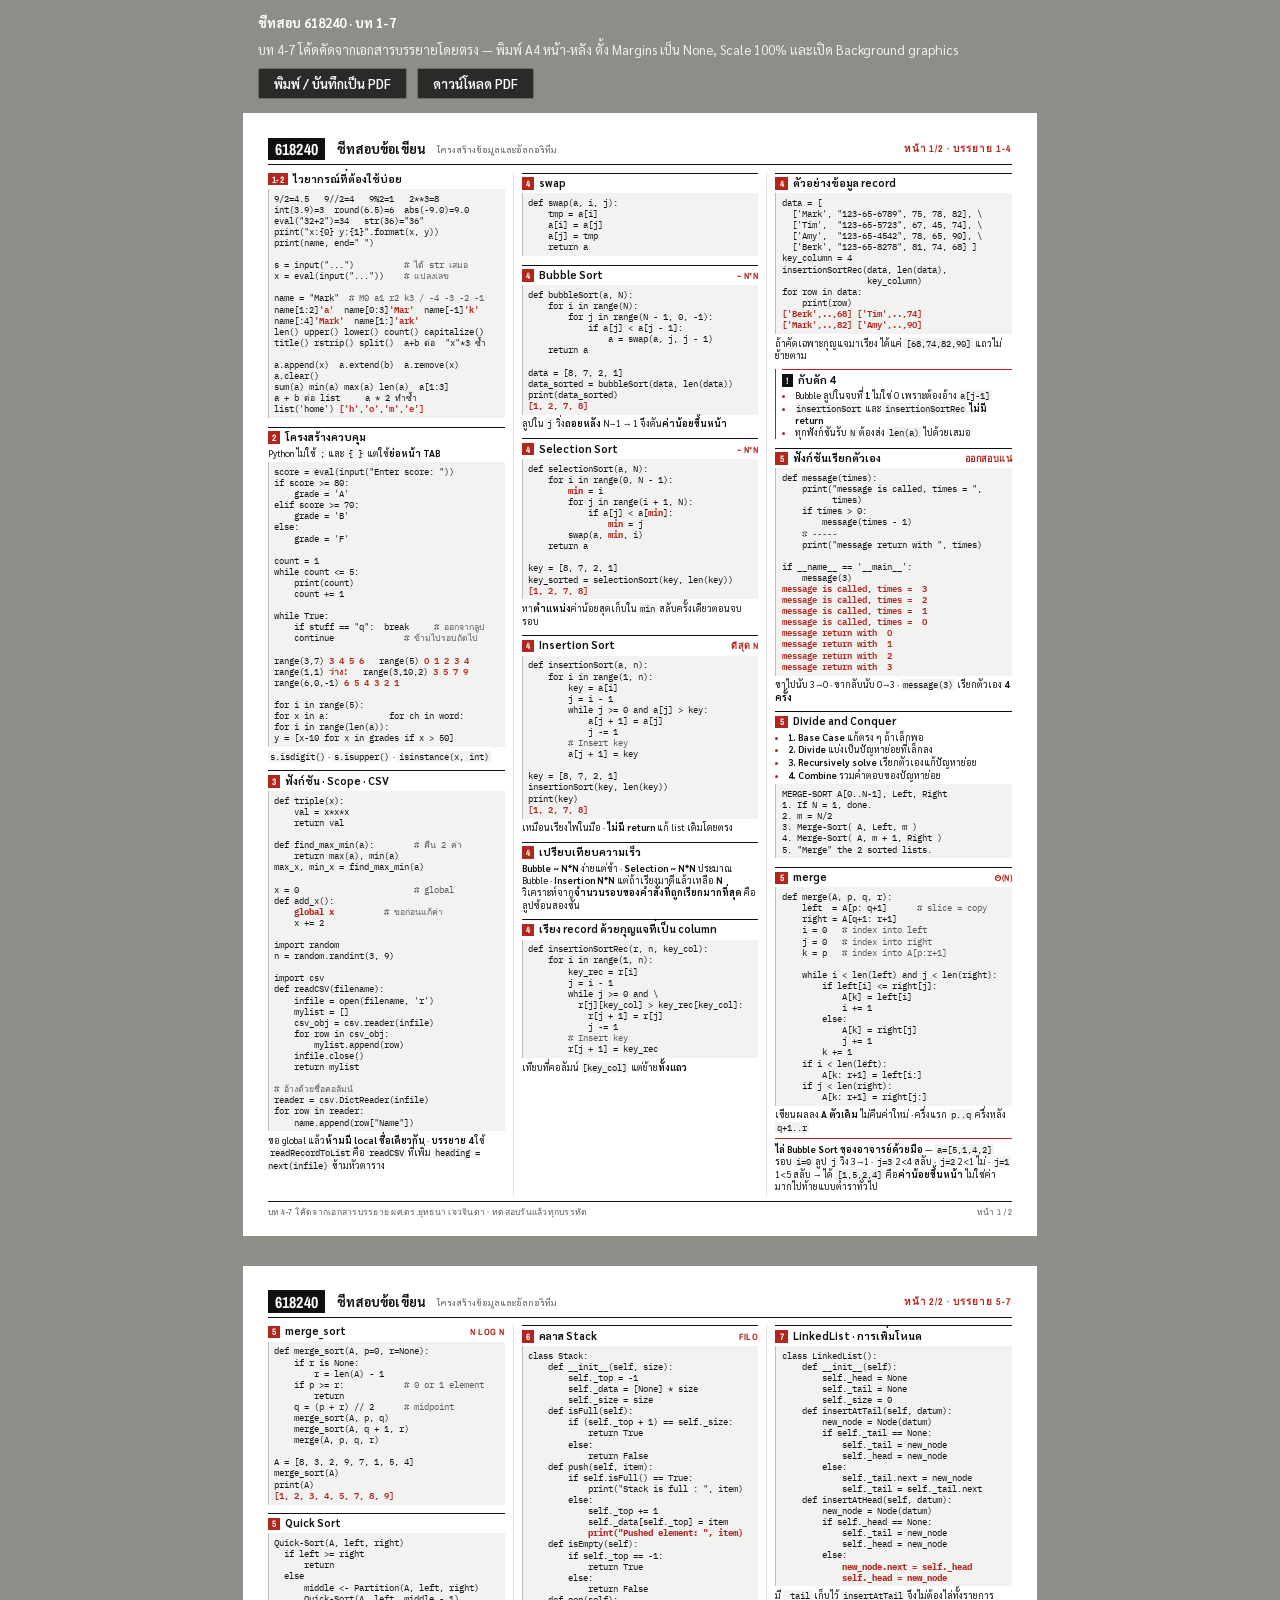
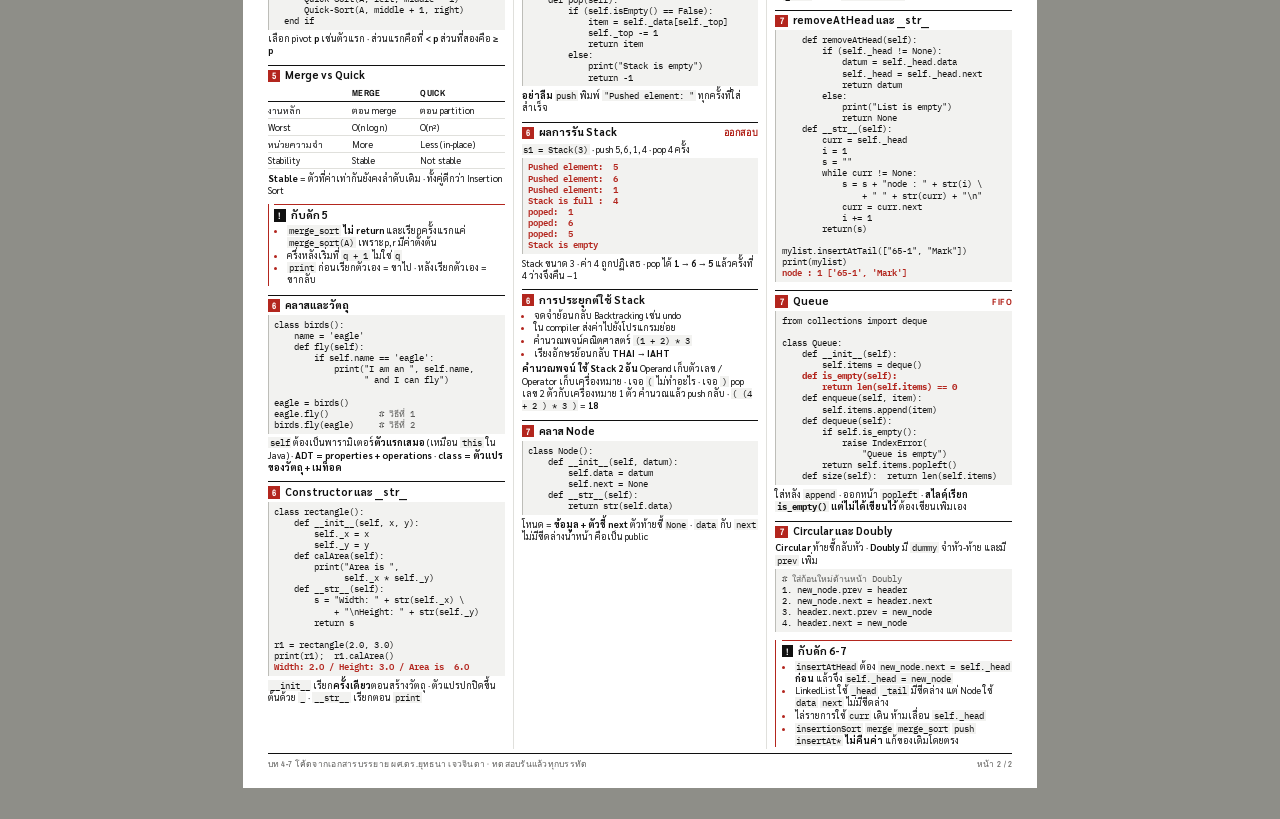
==== commit 66ed75fa: "เติมคำอธิบายจนเต็มพื้นที่ว่างที่เหลือ เดิมเหลือที่ว่างท้ายคอลัมน์ 17mm หน้า 1 และ 8mm หน้า 2 ตอนนี้เ" ====
--- a/sheet.html
+++ b/sheet.html
@@ -447,6 +447,11 @@
         A[k: r+1] = right[j:]
 </pre>
       <p>เขียนผลลง <b>A ตัวเดิม</b> ไม่คืนค่าใหม่ · ครึ่งแรก <code>p..q</code> ครึ่งหลัง <code>q+1..r</code></p>
+      <p class="lead" style="margin-top:1.4mm;border-top:0.7pt solid var(--red);padding-top:0.9mm">
+      <b>ไล่ Bubble Sort ของอาจารย์ด้วยมือ</b> — <code>a=[5,1,4,2]</code> รอบ <code>i=0</code>
+      ลูป <code>j</code> วิ่ง 3→1 · <code>j=3</code> 2&lt;4 สลับ · <code>j=2</code> 2&lt;1 ไม่ ·
+      <code>j=1</code> 1&lt;5 สลับ → ได้ <code>[1,5,2,4]</code>
+      คือ<b>ค่าน้อยขึ้นหน้า</b> ไม่ใช่ค่ามากไปท้ายแบบตำราทั่วไป</p>
   </section>
   </div>
   <div class="foot">
@@ -700,6 +705,7 @@
         <li><code>insertAtHead</code> ต้อง <code>new_node.next = self._head</code> <b>ก่อน</b> แล้วจึง <code>self._head = new_node</code></li>
         <li>LinkedList ใช้ <code>_head</code> <code>_tail</code> มีขีดล่าง แต่ Node ใช้ <code>data</code> <code>next</code> ไม่มีขีดล่าง</li>
         <li>ไล่รายการใช้ <code>curr</code> เดิน ห้ามเลื่อน <code>self._head</code></li>
+      <li><code>insertionSort</code> <code>merge</code> <code>merge_sort</code> <code>push</code> <code>insertAt*</code> <b>ไม่คืนค่า</b> แก้ของเดิมโดยตรง</li>
       </ul>
   </section>
   </div>
